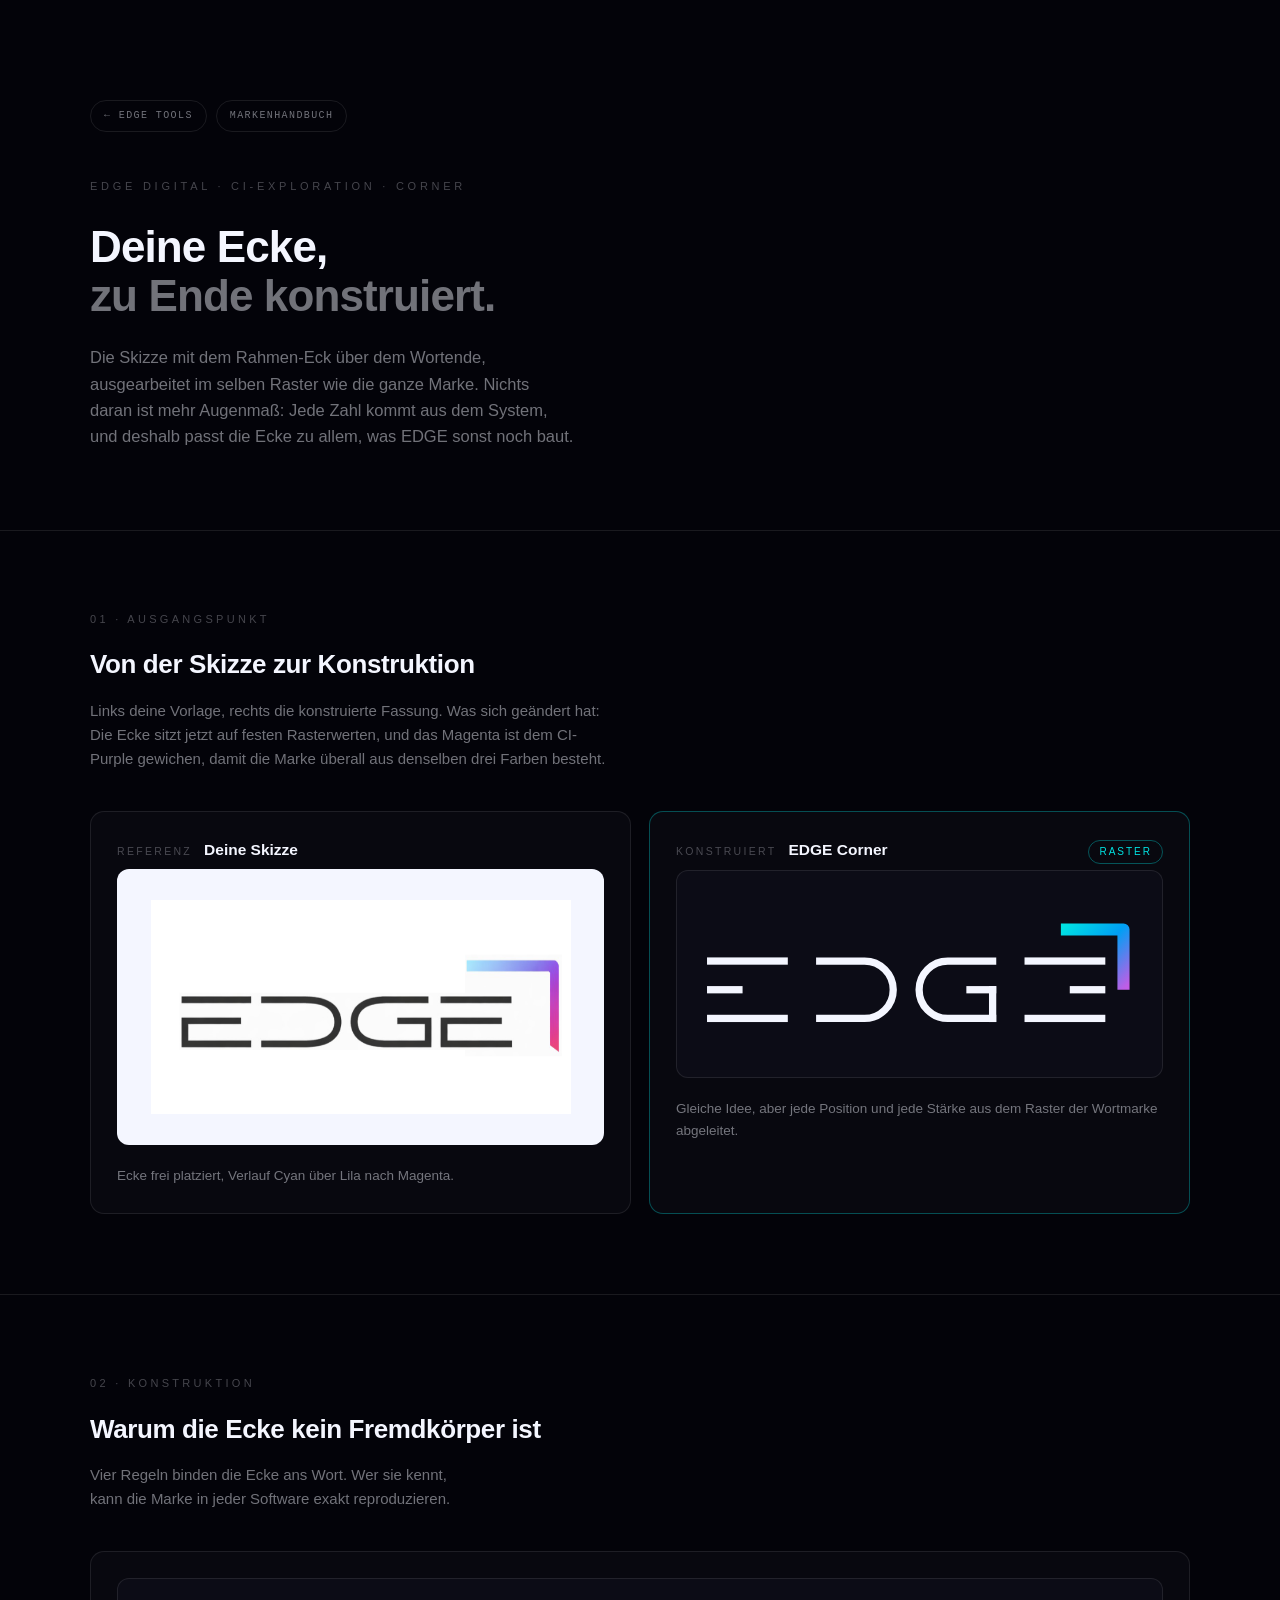
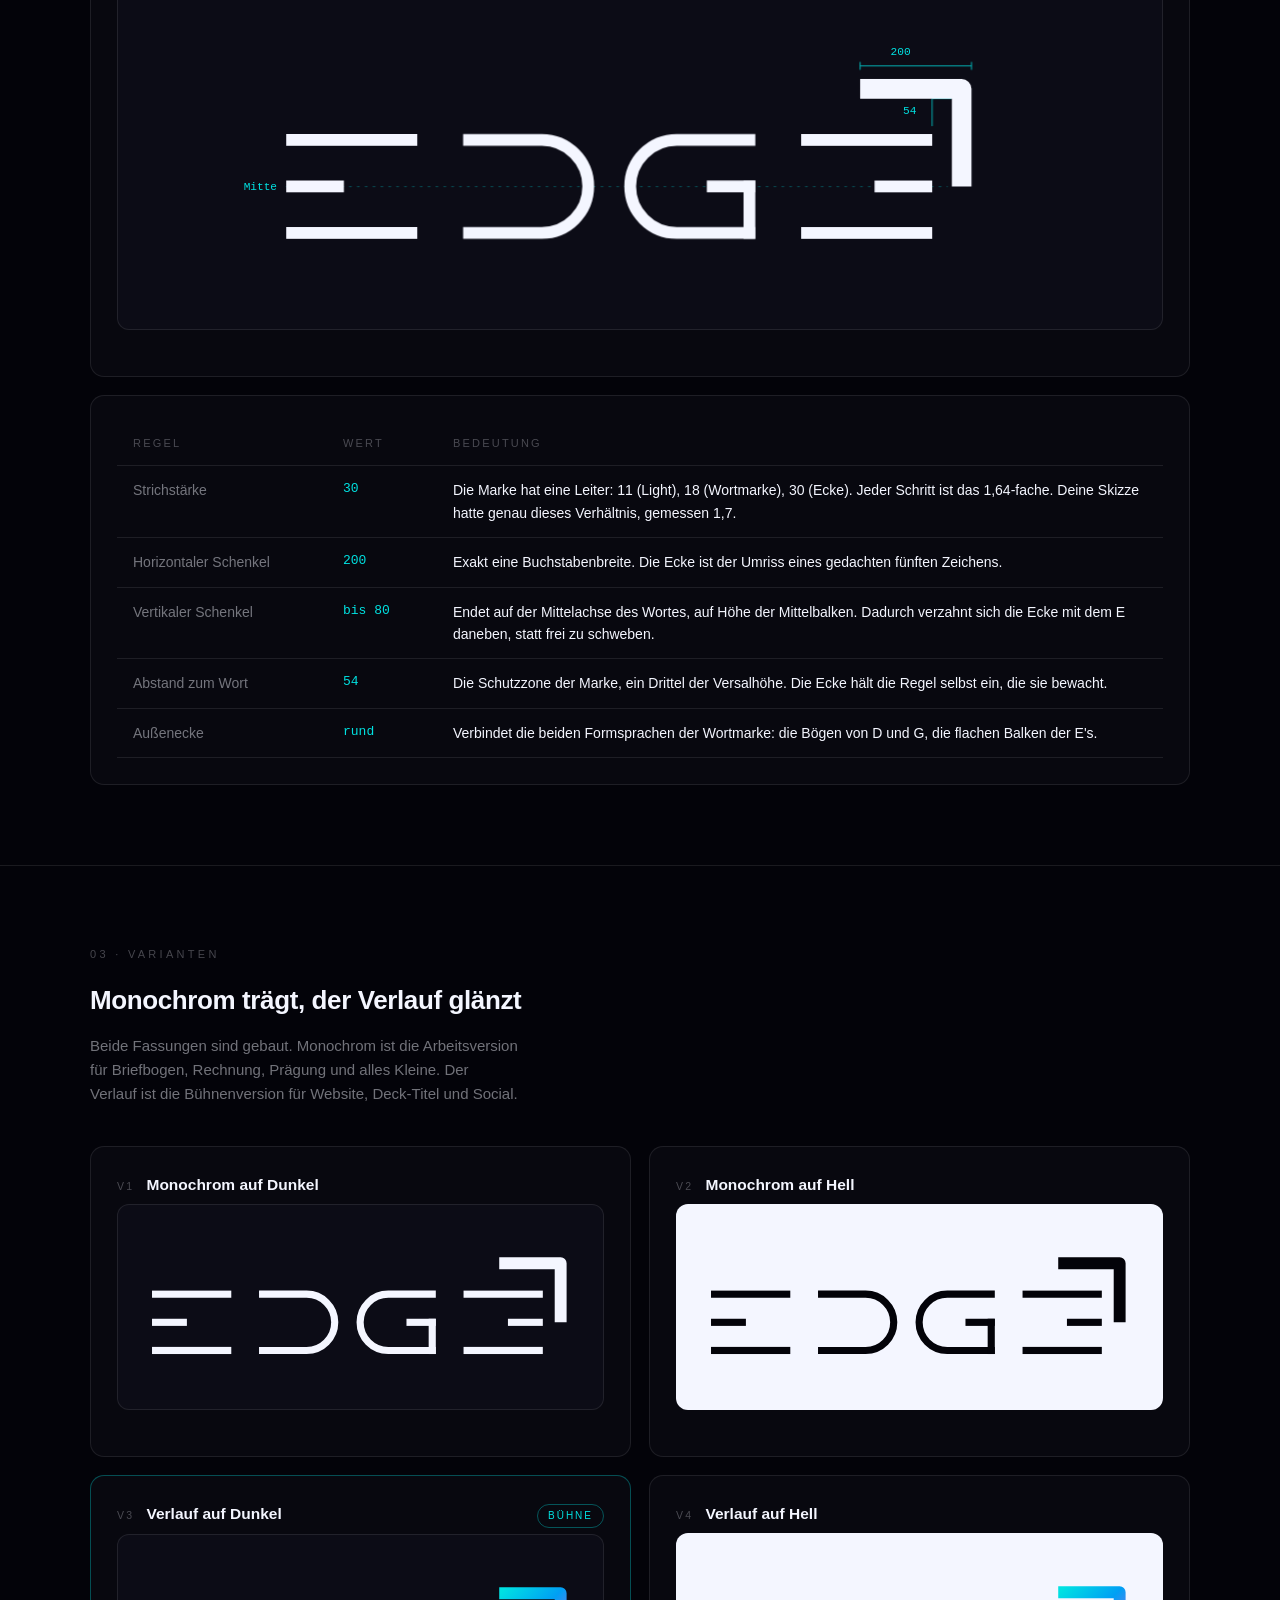
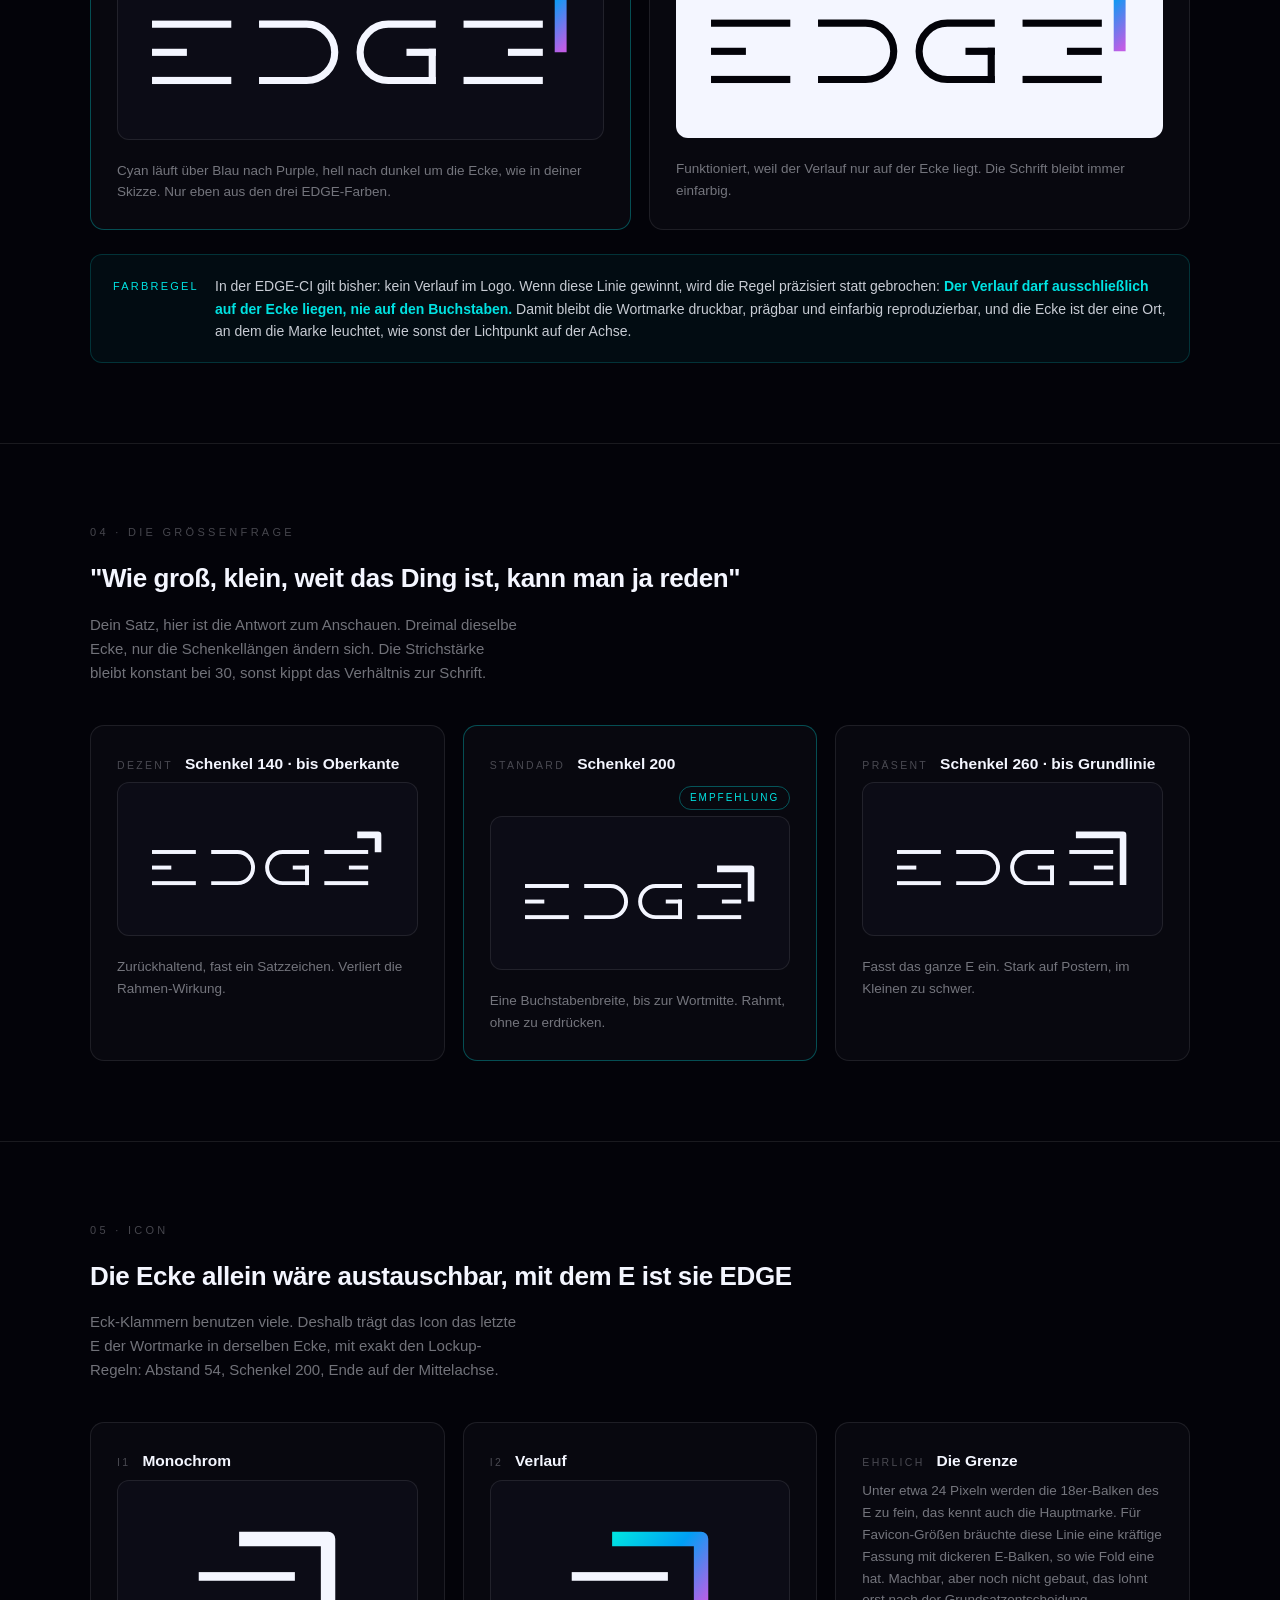
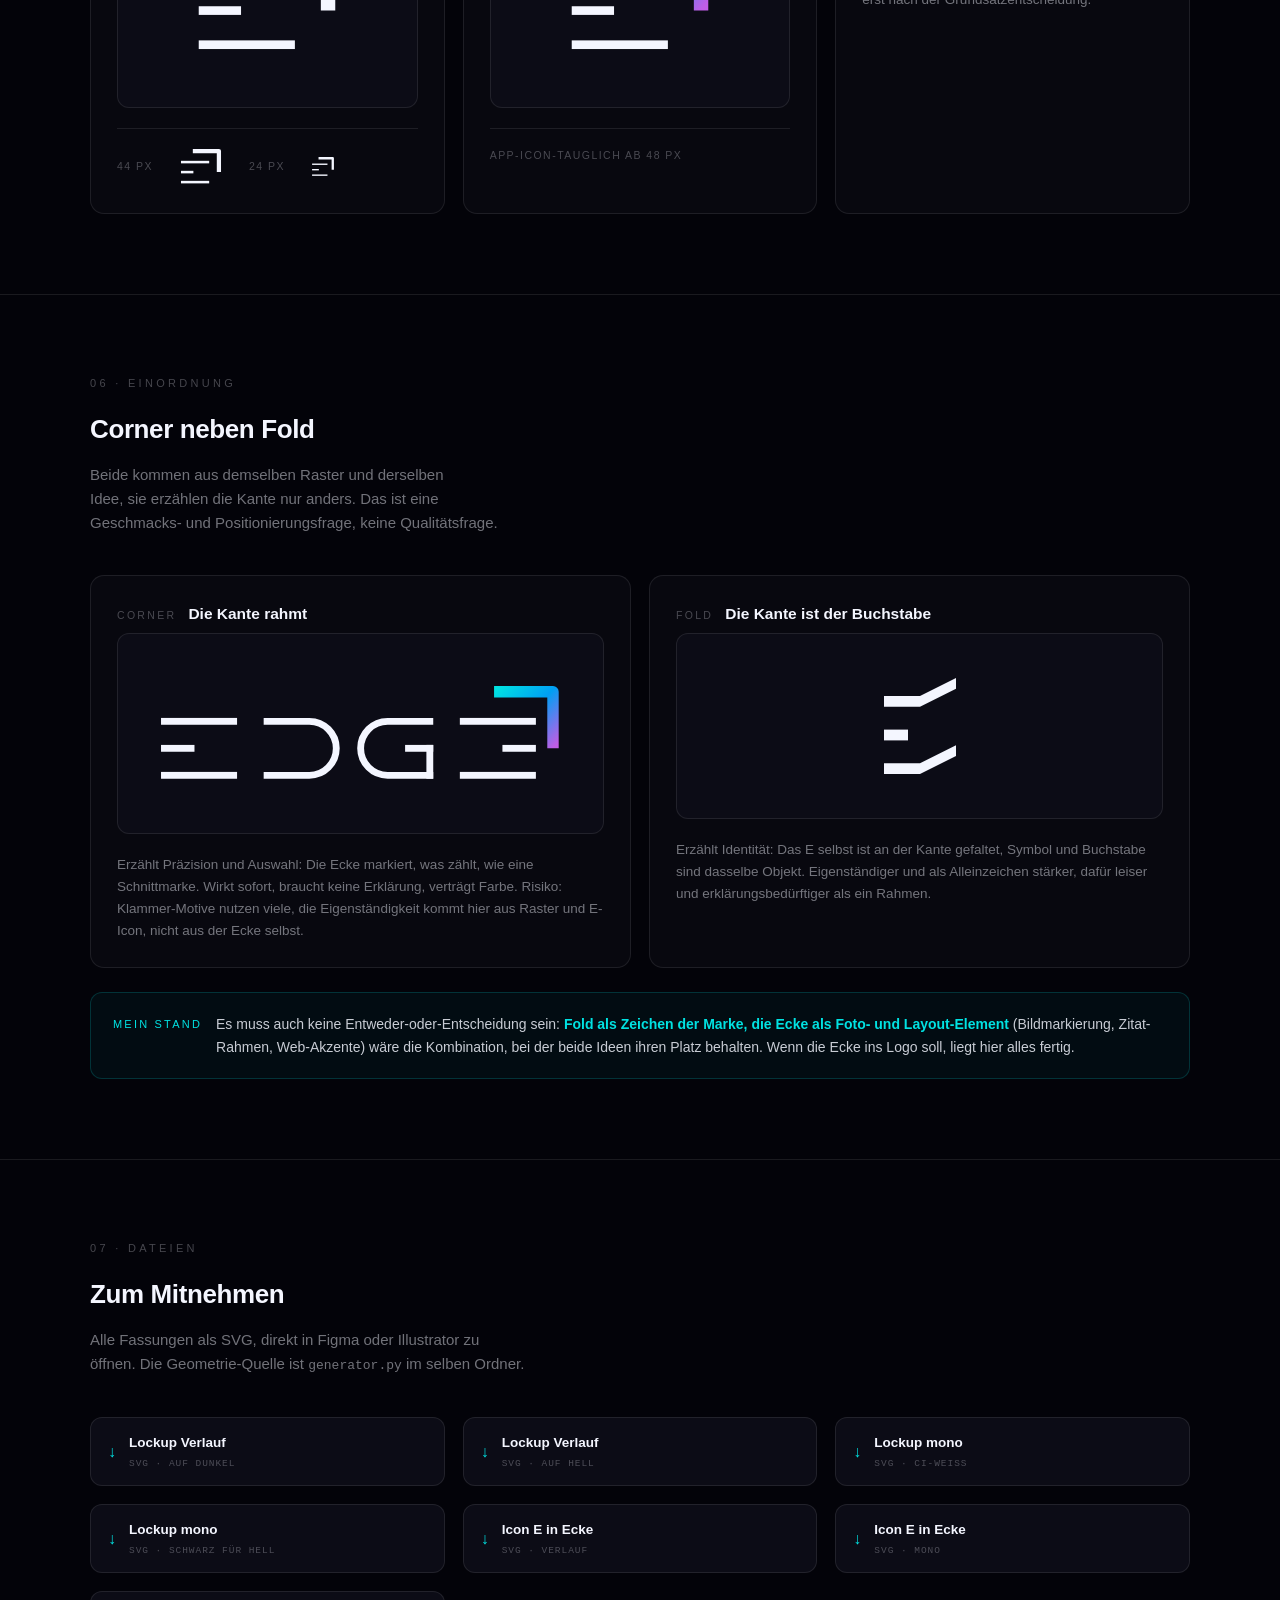
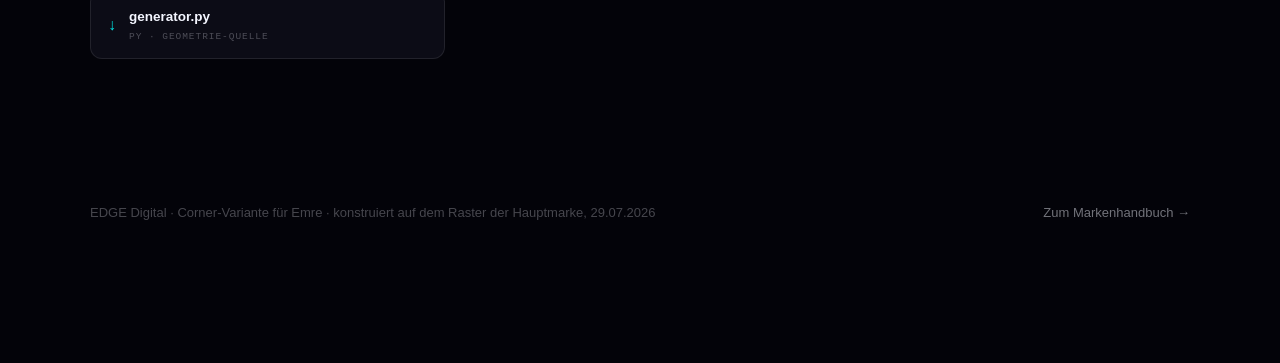
==== corner/index.html @ 906b970f "feat: add corner variant exploration under /corner Emre's direction fully constructed on the brand g" ====
<!DOCTYPE html>
<html lang="de">
<head>
<meta charset="utf-8">
<meta name="viewport" content="width=device-width, initial-scale=1">
<title>EDGE · Corner-Variante</title>
<style>
  :root{
    --bg:#030309; --panel:#08080F; --panel2:#0C0C16;
    --line:rgba(255,255,255,.09); --line2:rgba(255,255,255,.16);
    --fg:#F4F6FF; --dim:rgba(244,246,255,.46); --dim2:rgba(244,246,255,.28);
    --cy:#00E2E2; --bl:#009FF4; --pu:#C15DE6;
  }
  *{box-sizing:border-box;margin:0;padding:0}
  html{-webkit-font-smoothing:antialiased}
  body{background:var(--bg);color:var(--fg);
    font-family:"Avenir Next",Avenir,"Nunito Sans","Segoe UI",sans-serif;
    font-size:15px;line-height:1.6;padding:0 0 140px}
  .wrap{max-width:1180px;margin:0 auto;padding:0 40px}

  header{padding:100px 0 80px;border-bottom:1px solid var(--line)}
  .kicker{font-size:11px;letter-spacing:.34em;text-transform:uppercase;color:var(--dim2);margin-bottom:26px}
  h1{font-size:44px;line-height:1.12;font-weight:600;letter-spacing:-.02em;max-width:20ch}
  h1 em{font-style:normal;color:var(--dim)}
  .lead{margin-top:24px;max-width:60ch;color:var(--dim);font-size:16.5px;text-wrap:balance}

  section{padding:80px 0;border-bottom:1px solid var(--line)}
  section:last-of-type{border-bottom:none}
  .snum{font-size:11px;letter-spacing:.3em;color:var(--dim2);text-transform:uppercase;margin-bottom:16px}
  h2{font-size:26px;font-weight:600;letter-spacing:-.015em;margin-bottom:13px}
  h3{font-size:15.5px;font-weight:600;margin-bottom:8px}
  .sub{color:var(--dim);max-width:66ch;margin-bottom:40px;text-wrap:balance}

  .grid{display:grid;gap:18px}
  .g2{grid-template-columns:repeat(2,1fr)}
  .g3{grid-template-columns:repeat(3,1fr)}
  .card{background:var(--panel);border:1px solid var(--line);border-radius:14px;padding:26px}
  .cardhd{display:flex;align-items:baseline;gap:10px 12px;margin-bottom:6px;flex-wrap:wrap}
  .name{white-space:nowrap}
  .tag{font-size:10.5px;letter-spacing:.22em;text-transform:uppercase;color:var(--dim2)}
  .name{font-size:15.5px;font-weight:600}
  .desc{color:var(--dim);font-size:13.5px;line-height:1.62;margin-top:6px}

  .stage{background:var(--panel2);border:1px solid var(--line);border-radius:12px;
    padding:44px 34px;display:flex;align-items:center;justify-content:center;
    margin:0 0 20px;min-height:170px}
  .stage.hell{background:#F4F6FF;border-color:transparent}
  svg{display:block;overflow:visible}
  img{max-width:100%;display:block}

  .zeile{display:flex;align-items:center;gap:26px;flex-wrap:wrap;
    padding-top:18px;margin-top:18px;border-top:1px solid var(--line)}
  .lbl{font-size:10.5px;color:var(--dim2);letter-spacing:.14em;text-transform:uppercase}

  table{width:100%;border-collapse:collapse;font-size:14px}
  th,td{text-align:left;padding:13px 16px;border-bottom:1px solid var(--line);vertical-align:top}
  th{font-size:11px;letter-spacing:.2em;text-transform:uppercase;color:var(--dim2);font-weight:400}
  td.k{color:var(--dim);width:210px}
  td.v{font-family:ui-monospace,Menlo,monospace;font-size:13px;color:var(--cy);width:110px}

  .note{display:flex;gap:14px;align-items:flex-start;background:rgba(0,226,226,.045);
    border:1px solid rgba(0,226,226,.18);border-radius:12px;padding:20px 22px;margin-top:24px;
    font-size:14px;color:rgba(244,246,255,.82)}
  .note b{color:var(--cy);font-weight:600}
  .note .k{color:var(--cy);flex:0 0 auto;font-size:11px;letter-spacing:.2em;
    text-transform:uppercase;padding-top:3px;min-width:88px}

  .pick{border-color:rgba(0,226,226,.32)}
  .badge{font-size:10px;letter-spacing:.2em;text-transform:uppercase;color:var(--cy);
    border:1px solid rgba(0,226,226,.35);border-radius:99px;padding:3px 10px;margin-left:auto}

  .dl{display:flex;align-items:center;gap:13px;padding:14px 17px;border-radius:12px;
      border:1px solid var(--line);background:var(--panel2);transition:border-color .18s;
      color:inherit;text-decoration:none}
  .dl:hover{border-color:var(--line2)}
  .dl .pfeil{color:var(--cy);font-size:16px;flex:none}
  .dl .n{display:block;font-size:13.5px;font-weight:600}
  .dl .m{display:block;font-family:ui-monospace,Menlo,monospace;font-size:9.5px;
         letter-spacing:.1em;text-transform:uppercase;color:var(--dim2);margin-top:2px}
  .pille{font-family:ui-monospace,Menlo,monospace;font-size:10px;letter-spacing:.14em;
         text-transform:uppercase;color:var(--dim);border:1px solid var(--line);
         border-radius:999px;padding:7px 13px;text-decoration:none;transition:all .18s}
  .pille:hover{color:var(--fg);border-color:var(--line2)}
  footer{padding:64px 0 0;color:var(--dim2);font-size:13px}
</style>
</head>
<body>

<!-- Geometrie: identisches Raster wie die Hauptmarke.
     Versalhoehe 160, Buchstabenbreite 200, Strichstaerke 18, Ecke 30. -->
<svg width="0" height="0" style="position:absolute" aria-hidden="true"><defs>
  <g id="E"><rect x="0" y="0" width="200" height="18"/><rect x="0" y="71" width="88" height="18"/><rect x="0" y="142" width="200" height="18"/></g>
  <g id="Em"><rect x="0" y="0" width="200" height="18"/><rect x="112" y="71" width="88" height="18"/><rect x="0" y="142" width="200" height="18"/></g>
  <g id="D"><path d="M0 9 H120 A71 71 0 0 1 120 151 H0" fill="none" stroke="currentColor" stroke-width="18"/></g>
  <g id="G"><path d="M200 9 H80 A71 71 0 0 0 80 151 H200" fill="none" stroke="currentColor" stroke-width="18"/><rect x="126" y="71" width="74" height="18"/><rect x="182" y="71" width="18" height="89"/></g>
  <g id="wort"><use href="#E"/><g transform="translate(270,0)"><use href="#D"/></g><g transform="translate(516,0)"><use href="#G"/></g><g transform="translate(786,0)"><use href="#Em"/></g></g>
  <path id="ecke" d="M876 -69 H1031 V80" fill="none" stroke-width="30" stroke-linejoin="round"/>
  <linearGradient id="kante" gradientUnits="userSpaceOnUse" x1="876" y1="-69" x2="1031" y2="80">
    <stop offset="0" stop-color="#00E2E2"/><stop offset=".5" stop-color="#009FF4"/><stop offset="1" stop-color="#C15DE6"/>
  </linearGradient>
</defs></svg>

<header>
  <div class="wrap">
    <div style="display:flex;gap:9px;margin-bottom:46px">
      <a class="pille" href="../../edge-tools/">← EDGE Tools</a>
      <a class="pille" href="../">Markenhandbuch</a>
    </div>
    <div class="kicker">EDGE Digital · CI-Exploration · Corner</div>
    <h1>Deine Ecke,<br><em>zu Ende konstruiert.</em></h1>
    <p class="lead">
      Die Skizze mit dem Rahmen-Eck über dem Wortende, ausgearbeitet im selben Raster
      wie die ganze Marke. Nichts daran ist mehr Augenmaß: Jede Zahl kommt aus dem
      System, und deshalb passt die Ecke zu allem, was EDGE sonst noch baut.
    </p>
  </div>
</header>

<!-- ============ 01 · VORHER / NACHHER ============ -->
<section>
  <div class="wrap">
    <div class="snum">01 · Ausgangspunkt</div>
    <h2>Von der Skizze zur Konstruktion</h2>
    <p class="sub">
      Links deine Vorlage, rechts die konstruierte Fassung. Was sich geändert hat:
      Die Ecke sitzt jetzt auf festen Rasterwerten, und das Magenta ist dem
      CI-Purple gewichen, damit die Marke überall aus denselben drei Farben besteht.
    </p>
    <div class="grid g2">
      <div class="card">
        <div class="cardhd"><span class="tag">Referenz</span><span class="name">Deine Skizze</span></div>
        <div class="stage hell" style="padding:30px"><img src="referenz.png" alt="Emres Skizze" style="max-width:420px;width:100%"></div>
        <div class="desc">Ecke frei platziert, Verlauf Cyan über Lila nach Magenta.</div>
      </div>
      <div class="card pick">
        <div class="cardhd"><span class="tag">Konstruiert</span><span class="name">EDGE Corner</span><span class="badge">Raster</span></div>
        <div class="stage" style="padding:44px 30px">
          <svg viewBox="0 -105 1052 292" width="100%" style="max-width:460px">
            <g fill="#F4F6FF" color="#F4F6FF"><use href="#wort"/></g>
            <use href="#ecke" stroke="url(#kante)"/>
          </svg>
        </div>
        <div class="desc">Gleiche Idee, aber jede Position und jede Stärke aus dem Raster der Wortmarke abgeleitet.</div>
      </div>
    </div>
  </div>
</section>

<!-- ============ 02 · KONSTRUKTION ============ -->
<section>
  <div class="wrap">
    <div class="snum">02 · Konstruktion</div>
    <h2>Warum die Ecke kein Fremdkörper ist</h2>
    <p class="sub">
      Vier Regeln binden die Ecke ans Wort. Wer sie kennt, kann die Marke in jeder
      Software exakt reproduzieren.
    </p>

    <div class="card" style="margin-bottom:18px">
      <div class="stage" style="padding:60px 40px">
        <svg viewBox="-40 -145 1160 350" width="100%" style="max-width:760px">
          <!-- Masslinien -->
          <g stroke="#00E2E2" stroke-width="1.5" opacity=".8">
            <line x1="986" y1="-12" x2="986" y2="-54"/>
            <line x1="1016" y1="-54" x2="986" y2="-54"/>
            <line x1="0" y1="80" x2="1010" y2="80" stroke-dasharray="4 8" opacity=".5"/>
          </g>
          <text x="962" y="-30" fill="#00E2E2" font-size="17" font-family="ui-monospace,Menlo,monospace" text-anchor="end">54</text>
          <text x="-14" y="86" fill="#00E2E2" font-size="17" font-family="ui-monospace,Menlo,monospace" text-anchor="end">Mitte</text>
          <text x="953" y="-120" fill="#00E2E2" font-size="17" font-family="ui-monospace,Menlo,monospace" text-anchor="end">200</text>
          <g stroke="#00E2E2" stroke-width="1.5" opacity=".8">
            <line x1="876" y1="-104" x2="1046" y2="-104"/>
            <line x1="876" y1="-110" x2="876" y2="-98"/>
            <line x1="1046" y1="-110" x2="1046" y2="-98"/>
          </g>
          <g fill="#F4F6FF" color="#F4F6FF"><use href="#wort"/></g>
          <use href="#ecke" stroke="#F4F6FF"/>
        </svg>
      </div>
    </div>

    <div class="card">
      <table>
        <tr><th>Regel</th><th>Wert</th><th>Bedeutung</th></tr>
        <tr><td class="k">Strichstärke</td><td class="v">30</td>
          <td>Die Marke hat eine Leiter: 11 (Light), 18 (Wortmarke), 30 (Ecke). Jeder Schritt ist das 1,64-fache. Deine Skizze hatte genau dieses Verhältnis, gemessen 1,7.</td></tr>
        <tr><td class="k">Horizontaler Schenkel</td><td class="v">200</td>
          <td>Exakt eine Buchstabenbreite. Die Ecke ist der Umriss eines gedachten fünften Zeichens.</td></tr>
        <tr><td class="k">Vertikaler Schenkel</td><td class="v">bis 80</td>
          <td>Endet auf der Mittelachse des Wortes, auf Höhe der Mittelbalken. Dadurch verzahnt sich die Ecke mit dem E daneben, statt frei zu schweben.</td></tr>
        <tr><td class="k">Abstand zum Wort</td><td class="v">54</td>
          <td>Die Schutzzone der Marke, ein Drittel der Versalhöhe. Die Ecke hält die Regel selbst ein, die sie bewacht.</td></tr>
        <tr><td class="k">Außenecke</td><td class="v">rund</td>
          <td>Verbindet die beiden Formsprachen der Wortmarke: die Bögen von D und G, die flachen Balken der E's.</td></tr>
      </table>
    </div>
  </div>
</section>

<!-- ============ 03 · VARIANTEN ============ -->
<section>
  <div class="wrap">
    <div class="snum">03 · Varianten</div>
    <h2>Monochrom trägt, der Verlauf glänzt</h2>
    <p class="sub">
      Beide Fassungen sind gebaut. Monochrom ist die Arbeitsversion für Briefbogen,
      Rechnung, Prägung und alles Kleine. Der Verlauf ist die Bühnenversion für
      Website, Deck-Titel und Social.
    </p>
    <div class="grid g2">
      <div class="card">
        <div class="cardhd"><span class="tag">V1</span><span class="name">Monochrom auf Dunkel</span></div>
        <div class="stage">
          <svg viewBox="0 -105 1052 292" width="100%" style="max-width:430px">
            <g fill="#F4F6FF" color="#F4F6FF"><use href="#wort"/></g>
            <use href="#ecke" stroke="#F4F6FF"/>
          </svg>
        </div>
      </div>
      <div class="card">
        <div class="cardhd"><span class="tag">V2</span><span class="name">Monochrom auf Hell</span></div>
        <div class="stage hell">
          <svg viewBox="0 -105 1052 292" width="100%" style="max-width:430px">
            <g fill="#030309" color="#030309"><use href="#wort"/></g>
            <use href="#ecke" stroke="#030309"/>
          </svg>
        </div>
      </div>
      <div class="card pick">
        <div class="cardhd"><span class="tag">V3</span><span class="name">Verlauf auf Dunkel</span><span class="badge">Bühne</span></div>
        <div class="stage">
          <svg viewBox="0 -105 1052 292" width="100%" style="max-width:430px">
            <g fill="#F4F6FF" color="#F4F6FF"><use href="#wort"/></g>
            <use href="#ecke" stroke="url(#kante)"/>
          </svg>
        </div>
        <div class="desc">Cyan läuft über Blau nach Purple, hell nach dunkel um die Ecke, wie in deiner Skizze. Nur eben aus den drei EDGE-Farben.</div>
      </div>
      <div class="card">
        <div class="cardhd"><span class="tag">V4</span><span class="name">Verlauf auf Hell</span></div>
        <div class="stage hell">
          <svg viewBox="0 -105 1052 292" width="100%" style="max-width:430px">
            <g fill="#030309" color="#030309"><use href="#wort"/></g>
            <use href="#ecke" stroke="url(#kante)"/>
          </svg>
        </div>
        <div class="desc">Funktioniert, weil der Verlauf nur auf der Ecke liegt. Die Schrift bleibt immer einfarbig.</div>
      </div>
    </div>

    <div class="note">
      <div class="k">Farbregel</div>
      <div>
        In der EDGE-CI gilt bisher: kein Verlauf im Logo. Wenn diese Linie gewinnt, wird
        die Regel präzisiert statt gebrochen: <b>Der Verlauf darf ausschließlich auf der
        Ecke liegen, nie auf den Buchstaben.</b> Damit bleibt die Wortmarke druckbar,
        prägbar und einfarbig reproduzierbar, und die Ecke ist der eine Ort, an dem die
        Marke leuchtet, wie sonst der Lichtpunkt auf der Achse.
      </div>
    </div>
  </div>
</section>

<!-- ============ 04 · GRÖSSE ============ -->
<section>
  <div class="wrap">
    <div class="snum">04 · Die Größenfrage</div>
    <h2>"Wie groß, klein, weit das Ding ist, kann man ja reden"</h2>
    <p class="sub">
      Dein Satz, hier ist die Antwort zum Anschauen. Dreimal dieselbe Ecke, nur die
      Schenkellängen ändern sich. Die Strichstärke bleibt konstant bei 30, sonst
      kippt das Verhältnis zur Schrift.
    </p>
    <div class="grid g3">
      <div class="card">
        <div class="cardhd"><span class="tag">Dezent</span><span class="name">Schenkel 140 · bis Oberkante</span></div>
        <div class="stage" style="min-height:150px">
          <svg viewBox="0 -105 1052 292" width="100%" style="max-width:330px">
            <g fill="#F4F6FF" color="#F4F6FF"><use href="#wort"/></g>
            <path d="M936 -69 H1031 V10" fill="none" stroke="#F4F6FF" stroke-width="30" stroke-linejoin="round"/>
          </svg>
        </div>
        <div class="desc">Zurückhaltend, fast ein Satzzeichen. Verliert die Rahmen-Wirkung.</div>
      </div>
      <div class="card pick">
        <div class="cardhd"><span class="tag">Standard</span><span class="name">Schenkel 200</span><span class="badge">Empfehlung</span></div>
        <div class="stage" style="min-height:150px">
          <svg viewBox="0 -105 1052 292" width="100%" style="max-width:330px">
            <g fill="#F4F6FF" color="#F4F6FF"><use href="#wort"/></g>
            <use href="#ecke" stroke="#F4F6FF"/>
          </svg>
        </div>
        <div class="desc">Eine Buchstabenbreite, bis zur Wortmitte. Rahmt, ohne zu erdrücken.</div>
      </div>
      <div class="card">
        <div class="cardhd"><span class="tag">Präsent</span><span class="name">Schenkel 260 · bis Grundlinie</span></div>
        <div class="stage" style="min-height:150px">
          <svg viewBox="0 -105 1052 292" width="100%" style="max-width:330px">
            <g fill="#F4F6FF" color="#F4F6FF"><use href="#wort"/></g>
            <path d="M816 -69 H1031 V160" fill="none" stroke="#F4F6FF" stroke-width="30" stroke-linejoin="round"/>
          </svg>
        </div>
        <div class="desc">Fasst das ganze E ein. Stark auf Postern, im Kleinen zu schwer.</div>
      </div>
    </div>
  </div>
</section>

<!-- ============ 05 · ICON ============ -->
<section>
  <div class="wrap">
    <div class="snum">05 · Icon</div>
    <h2>Die Ecke allein wäre austauschbar, mit dem E ist sie EDGE</h2>
    <p class="sub">
      Eck-Klammern benutzen viele. Deshalb trägt das Icon das letzte E der Wortmarke
      in derselben Ecke, mit exakt den Lockup-Regeln: Abstand 54, Schenkel 200,
      Ende auf der Mittelachse.
    </p>
    <div class="grid g3">
      <div class="card">
        <div class="cardhd"><span class="tag">I1</span><span class="name">Monochrom</span></div>
        <div class="stage" style="min-height:210px">
          <svg viewBox="-14 -98 312 286" width="150">
            <g fill="#F4F6FF"><use href="#E"/></g>
            <path d="M84 -69 H269 V80" fill="none" stroke="#F4F6FF" stroke-width="30" stroke-linejoin="round"/>
          </svg>
        </div>
        <div class="zeile">
          <span class="lbl">44 px</span>
          <svg viewBox="-14 -98 312 286" width="44"><g fill="#F4F6FF"><use href="#E"/></g><path d="M84 -69 H269 V80" fill="none" stroke="#F4F6FF" stroke-width="30" stroke-linejoin="round"/></svg>
          <span class="lbl">24 px</span>
          <svg viewBox="-14 -98 312 286" width="24"><g fill="#F4F6FF"><use href="#E"/></g><path d="M84 -69 H269 V80" fill="none" stroke="#F4F6FF" stroke-width="30" stroke-linejoin="round"/></svg>
        </div>
      </div>
      <div class="card">
        <div class="cardhd"><span class="tag">I2</span><span class="name">Verlauf</span></div>
        <div class="stage" style="min-height:210px">
          <svg viewBox="-14 -98 312 286" width="150">
            <defs><linearGradient id="ikante" gradientUnits="userSpaceOnUse" x1="84" y1="-69" x2="269" y2="80">
              <stop offset="0" stop-color="#00E2E2"/><stop offset=".5" stop-color="#009FF4"/><stop offset="1" stop-color="#C15DE6"/>
            </linearGradient></defs>
            <g fill="#F4F6FF"><use href="#E"/></g>
            <path d="M84 -69 H269 V80" fill="none" stroke="url(#ikante)" stroke-width="30" stroke-linejoin="round"/>
          </svg>
        </div>
        <div class="zeile">
          <span class="lbl">App-Icon-tauglich ab 48 px</span>
        </div>
      </div>
      <div class="card">
        <div class="cardhd"><span class="tag">Ehrlich</span><span class="name">Die Grenze</span></div>
        <div class="desc" style="margin-top:2px">
          Unter etwa 24 Pixeln werden die 18er-Balken des E zu fein, das kennt auch die
          Hauptmarke. Für Favicon-Größen bräuchte diese Linie eine kräftige Fassung mit
          dickeren E-Balken, so wie Fold eine hat. Machbar, aber noch nicht gebaut,
          das lohnt erst nach der Grundsatzentscheidung.
        </div>
      </div>
    </div>
  </div>
</section>

<!-- ============ 06 · EINORDNUNG ============ -->
<section>
  <div class="wrap">
    <div class="snum">06 · Einordnung</div>
    <h2>Corner neben Fold</h2>
    <p class="sub">
      Beide kommen aus demselben Raster und derselben Idee, sie erzählen die Kante
      nur anders. Das ist eine Geschmacks- und Positionierungsfrage, keine Qualitätsfrage.
    </p>
    <div class="grid g2">
      <div class="card">
        <div class="cardhd"><span class="tag">Corner</span><span class="name">Die Kante rahmt</span></div>
        <div class="stage" style="min-height:150px">
          <svg viewBox="0 -105 1052 292" width="100%" style="max-width:400px">
            <g fill="#F4F6FF" color="#F4F6FF"><use href="#wort"/></g>
            <use href="#ecke" stroke="url(#kante)"/>
          </svg>
        </div>
        <div class="desc">
          Erzählt Präzision und Auswahl: Die Ecke markiert, was zählt, wie eine
          Schnittmarke. Wirkt sofort, braucht keine Erklärung, verträgt Farbe.
          Risiko: Klammer-Motive nutzen viele, die Eigenständigkeit kommt hier aus
          Raster und E-Icon, nicht aus der Ecke selbst.
        </div>
      </div>
      <div class="card">
        <div class="cardhd"><span class="tag">Fold</span><span class="name">Die Kante ist der Buchstabe</span></div>
        <div class="stage" style="min-height:150px">
          <svg viewBox="0 0 120 160" width="72">
            <g fill="#F4F6FF">
              <path d="M0 30 H60 L120 0 V18 L60 48 H0 Z"/>
              <rect x="0" y="86" width="40" height="18"/>
              <path d="M0 142 H60 L120 112 V130 L60 160 H0 Z"/>
            </g>
          </svg>
        </div>
        <div class="desc">
          Erzählt Identität: Das E selbst ist an der Kante gefaltet, Symbol und
          Buchstabe sind dasselbe Objekt. Eigenständiger und als Alleinzeichen
          stärker, dafür leiser und erklärungsbedürftiger als ein Rahmen.
        </div>
      </div>
    </div>
    <div class="note">
      <div class="k">Mein Stand</div>
      <div>
        Es muss auch keine Entweder-oder-Entscheidung sein: <b>Fold als Zeichen der Marke,
        die Ecke als Foto- und Layout-Element</b> (Bildmarkierung, Zitat-Rahmen, Web-Akzente)
        wäre die Kombination, bei der beide Ideen ihren Platz behalten. Wenn die Ecke ins
        Logo soll, liegt hier alles fertig.
      </div>
    </div>
  </div>
</section>

<!-- ============ 07 · DATEIEN ============ -->
<section>
  <div class="wrap">
    <div class="snum">07 · Dateien</div>
    <h2>Zum Mitnehmen</h2>
    <p class="sub">
      Alle Fassungen als SVG, direkt in Figma oder Illustrator zu öffnen.
      Die Geometrie-Quelle ist <span style="font-family:ui-monospace,Menlo,monospace;font-size:13px">generator.py</span> im selben Ordner.
    </p>
    <div class="grid g3">
      <a class="dl" href="svg/edge-corner-verlauf-auf-dunkel.svg" download><span class="pfeil">↓</span>
        <span><span class="n">Lockup Verlauf</span><span class="m">SVG · auf Dunkel</span></span></a>
      <a class="dl" href="svg/edge-corner-verlauf-auf-hell.svg" download><span class="pfeil">↓</span>
        <span><span class="n">Lockup Verlauf</span><span class="m">SVG · auf Hell</span></span></a>
      <a class="dl" href="svg/edge-corner-mono-ci-weiss.svg" download><span class="pfeil">↓</span>
        <span><span class="n">Lockup mono</span><span class="m">SVG · CI-Weiß</span></span></a>
      <a class="dl" href="svg/edge-corner-mono-black.svg" download><span class="pfeil">↓</span>
        <span><span class="n">Lockup mono</span><span class="m">SVG · Schwarz für Hell</span></span></a>
      <a class="dl" href="svg/edge-corner-icon-verlauf.svg" download><span class="pfeil">↓</span>
        <span><span class="n">Icon E in Ecke</span><span class="m">SVG · Verlauf</span></span></a>
      <a class="dl" href="svg/edge-corner-icon-mono-ci-weiss.svg" download><span class="pfeil">↓</span>
        <span><span class="n">Icon E in Ecke</span><span class="m">SVG · mono</span></span></a>
      <a class="dl" href="generator.py" download><span class="pfeil">↓</span>
        <span><span class="n">generator.py</span><span class="m">PY · Geometrie-Quelle</span></span></a>
    </div>
  </div>
</section>

<footer>
  <div class="wrap" style="display:flex;justify-content:space-between;gap:20px;flex-wrap:wrap">
    <span>EDGE Digital · Corner-Variante für Emre · konstruiert auf dem Raster der Hauptmarke, 29.07.2026</span>
    <a href="../" style="color:var(--dim);text-decoration:none">Zum Markenhandbuch →</a>
  </div>
</footer>

</body>
</html>
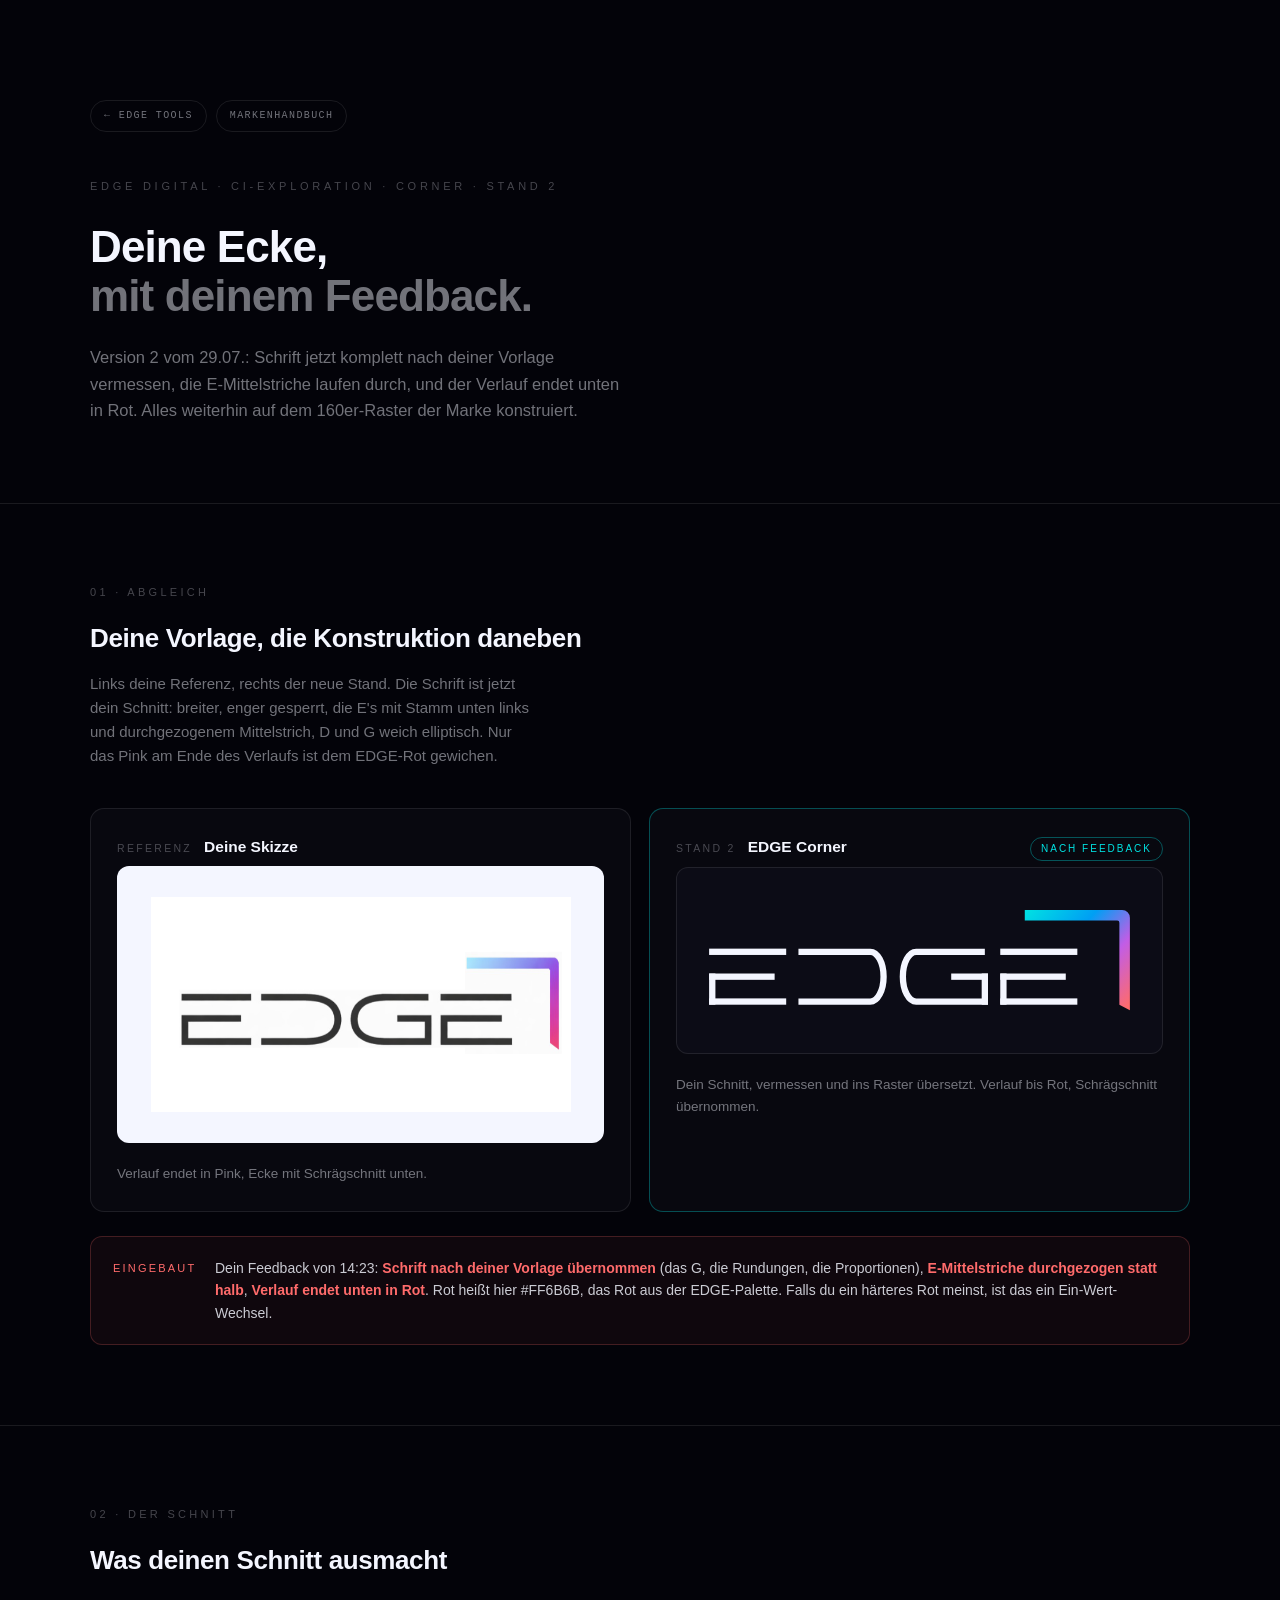
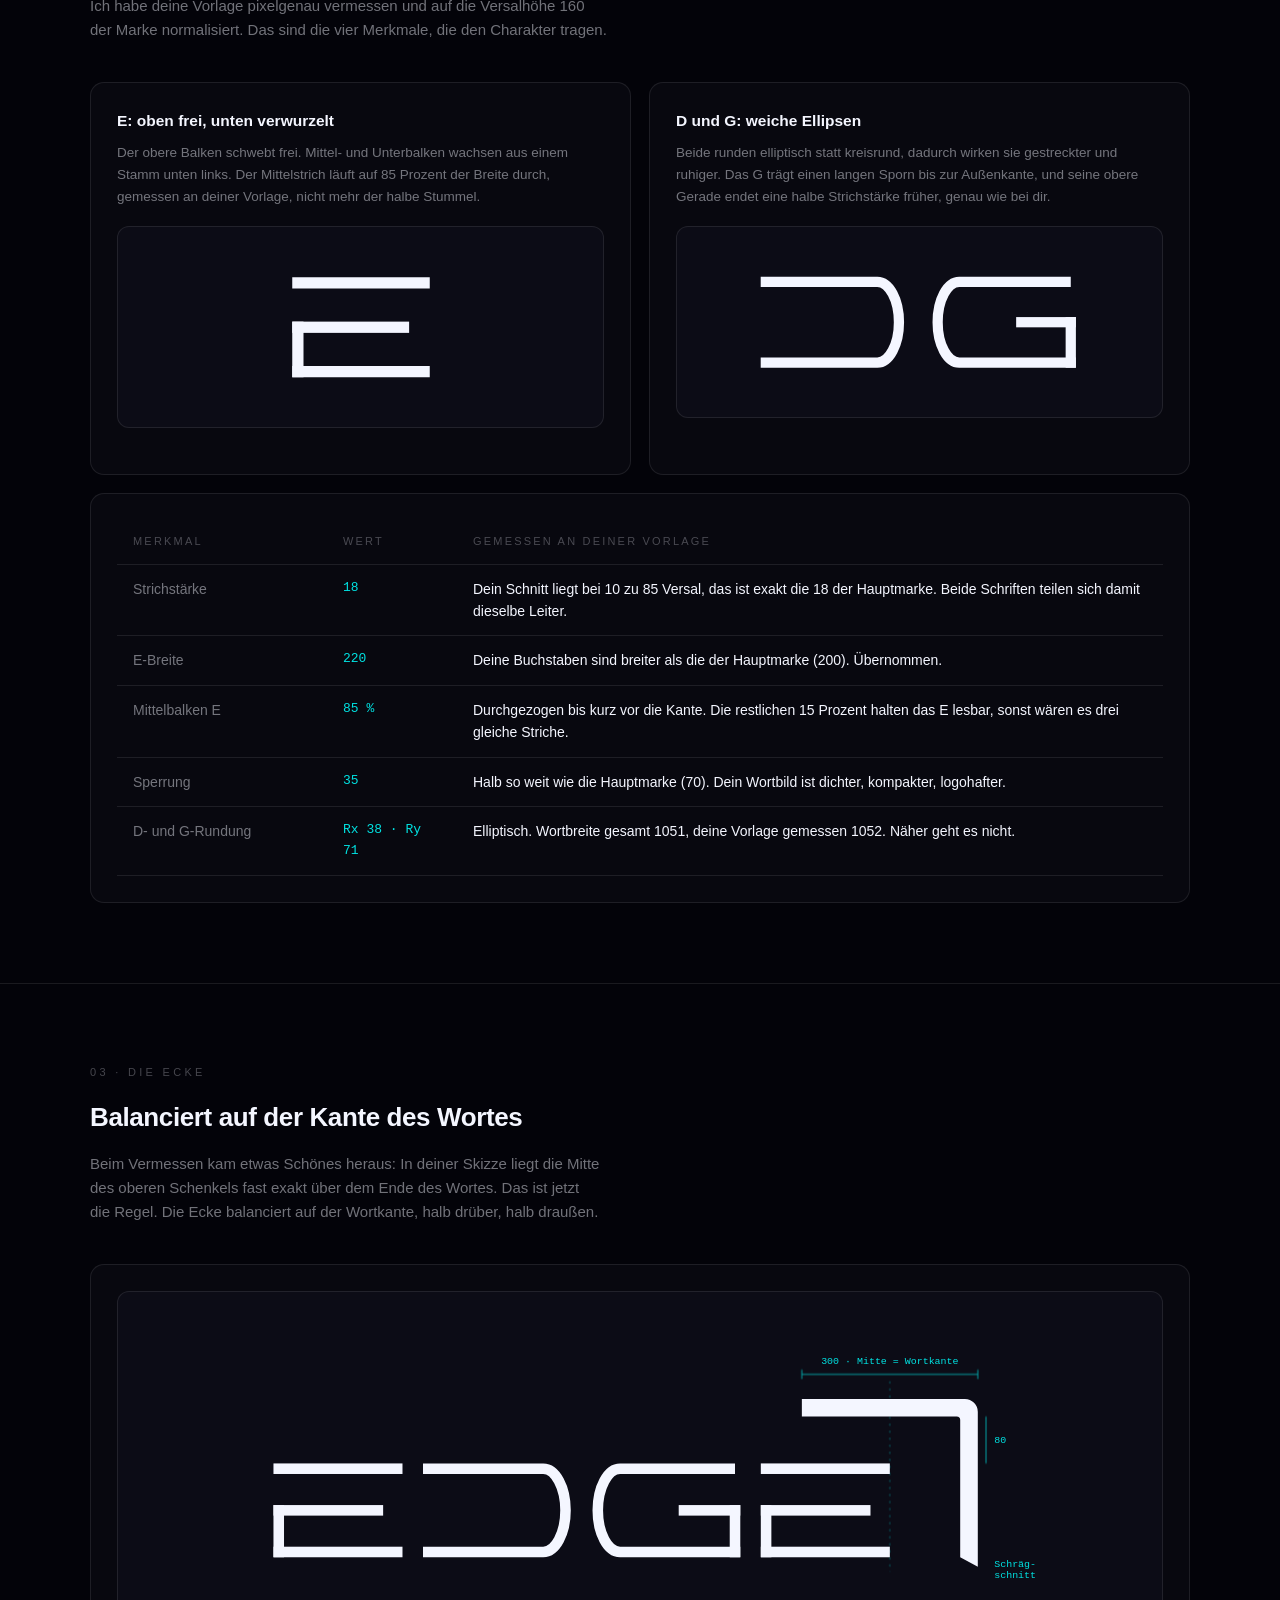
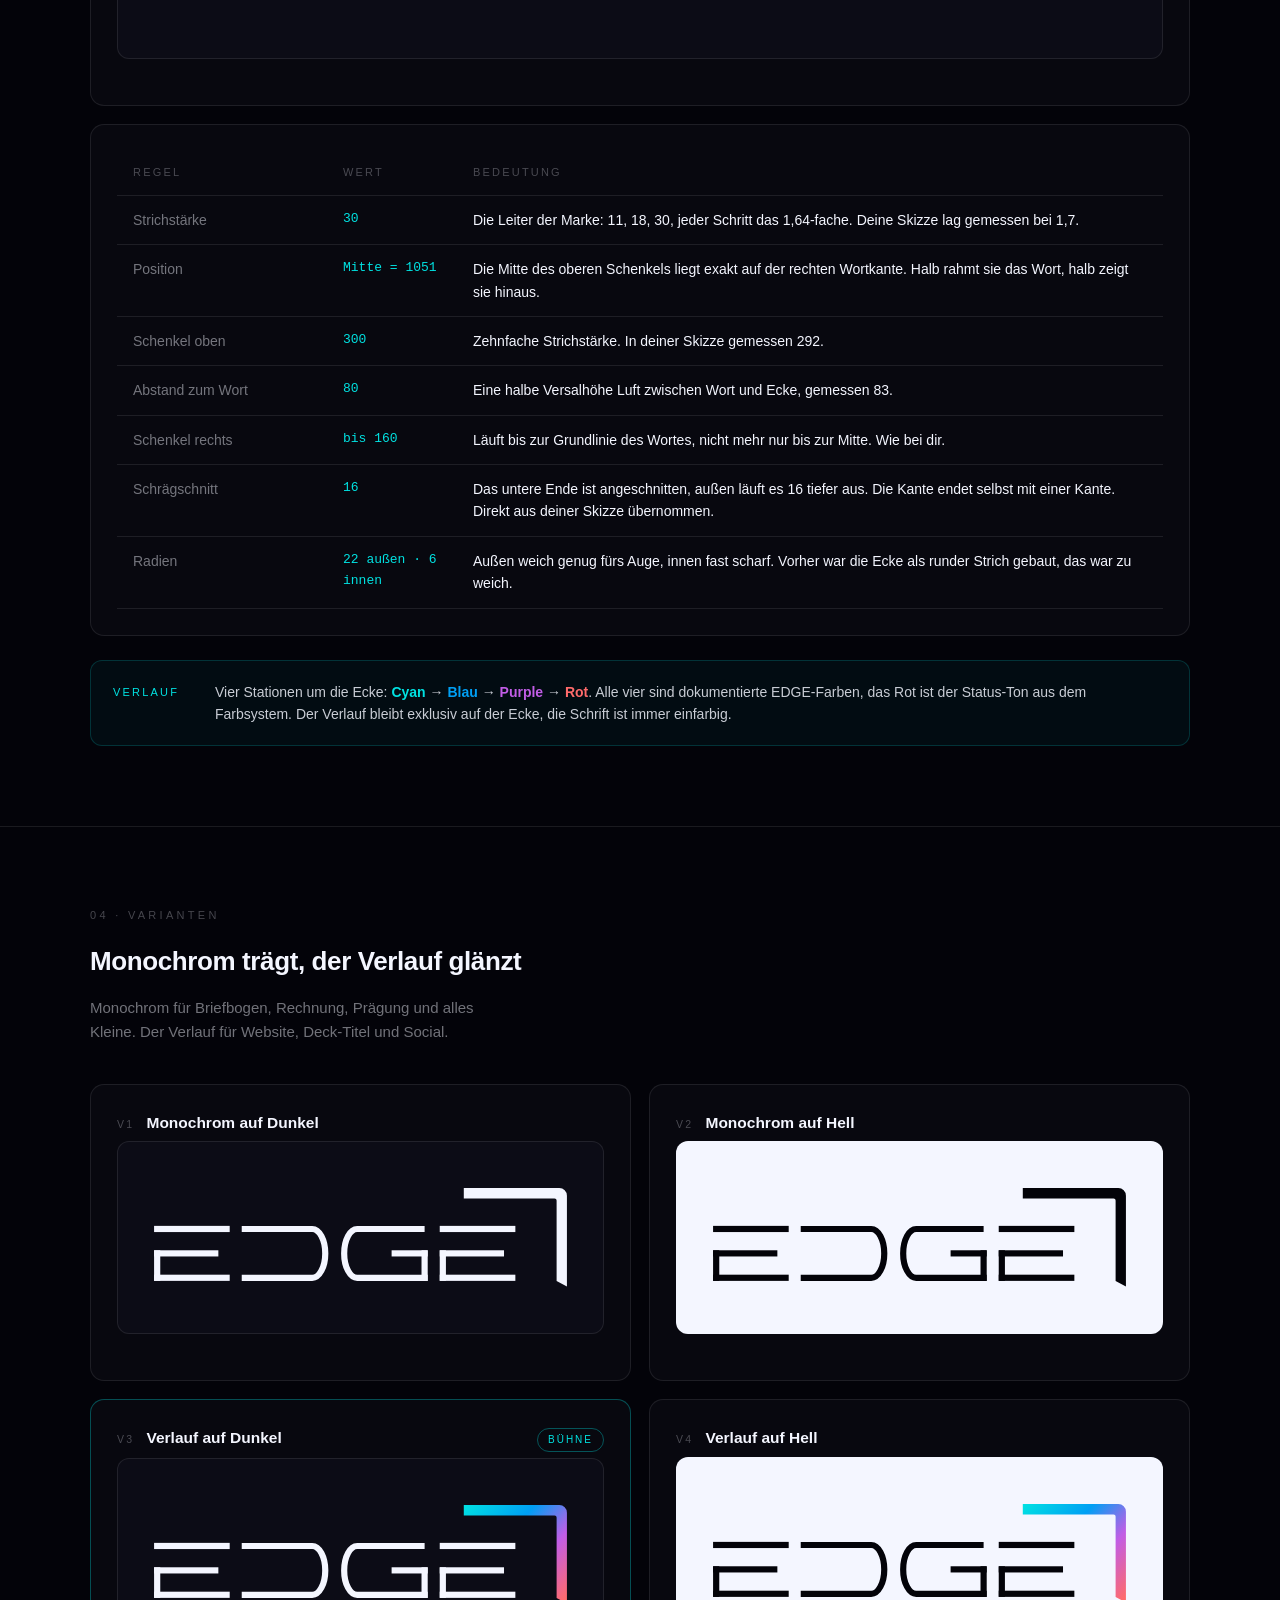
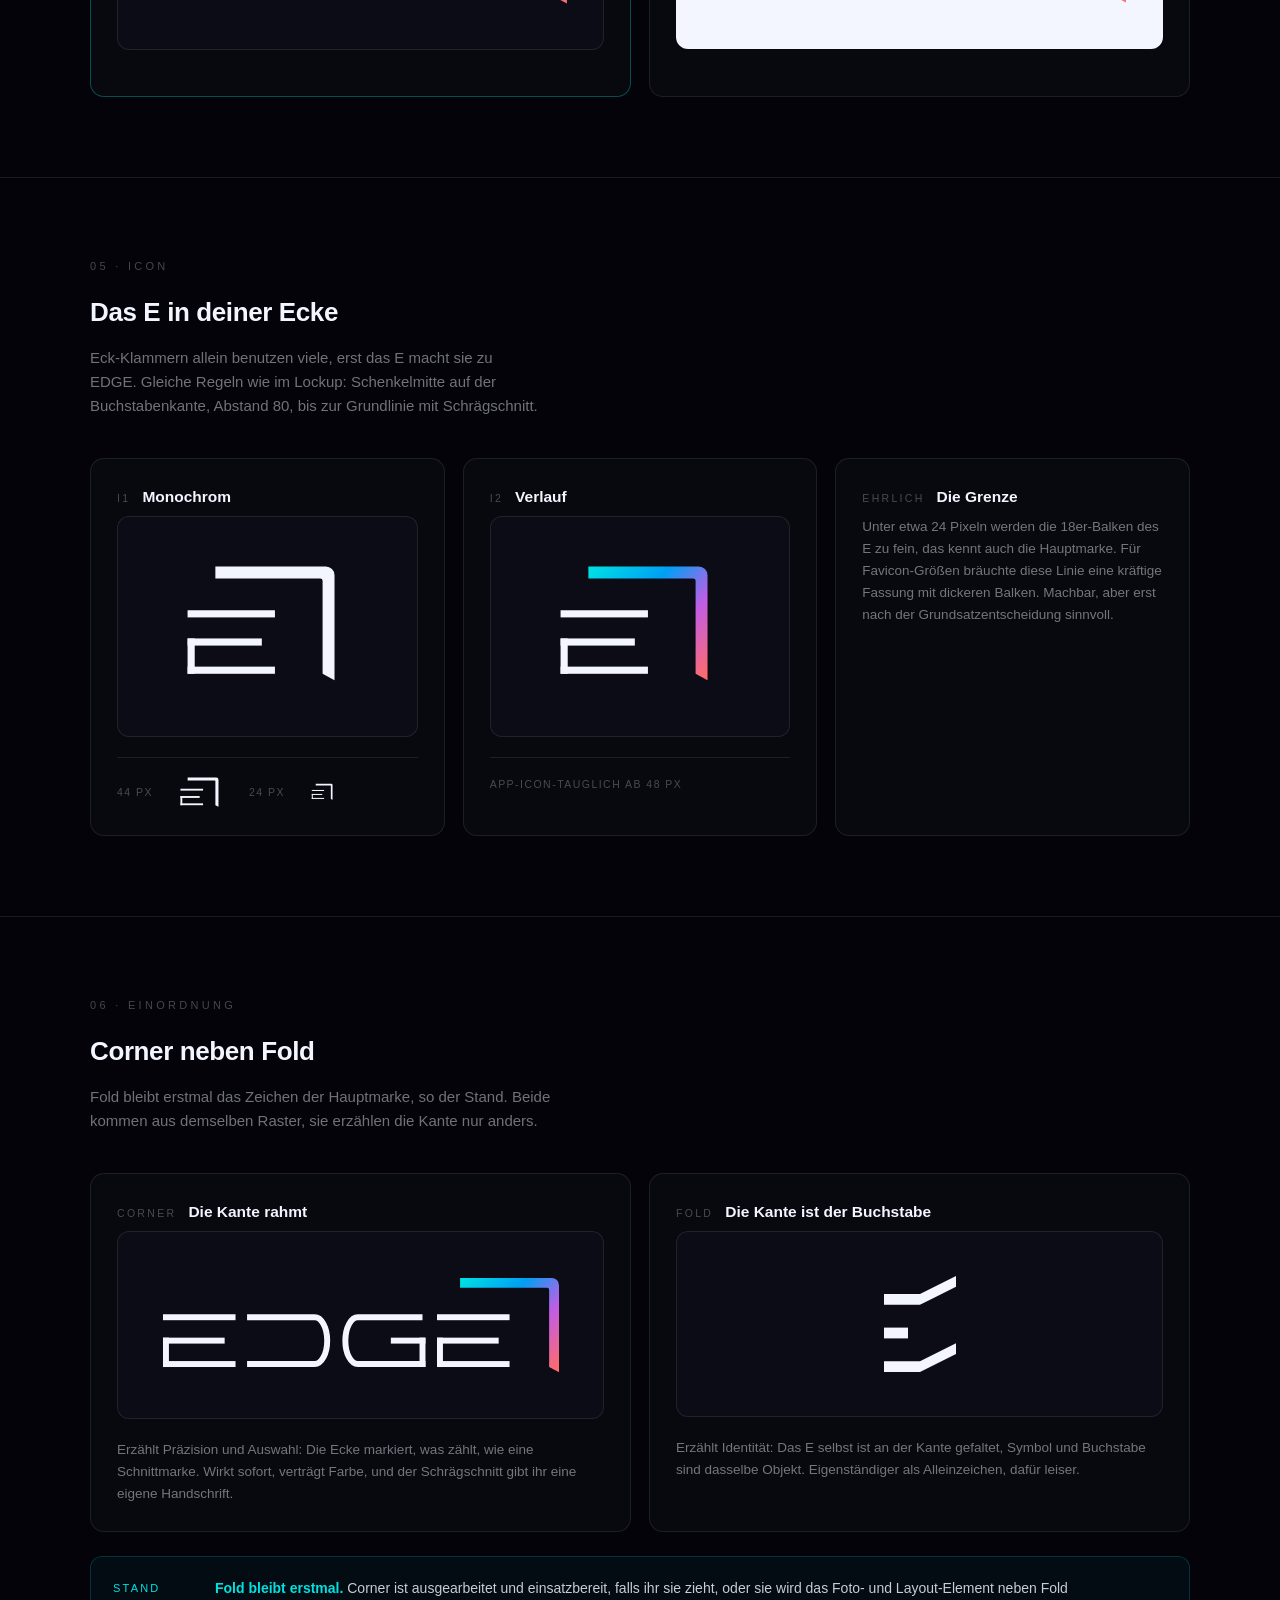
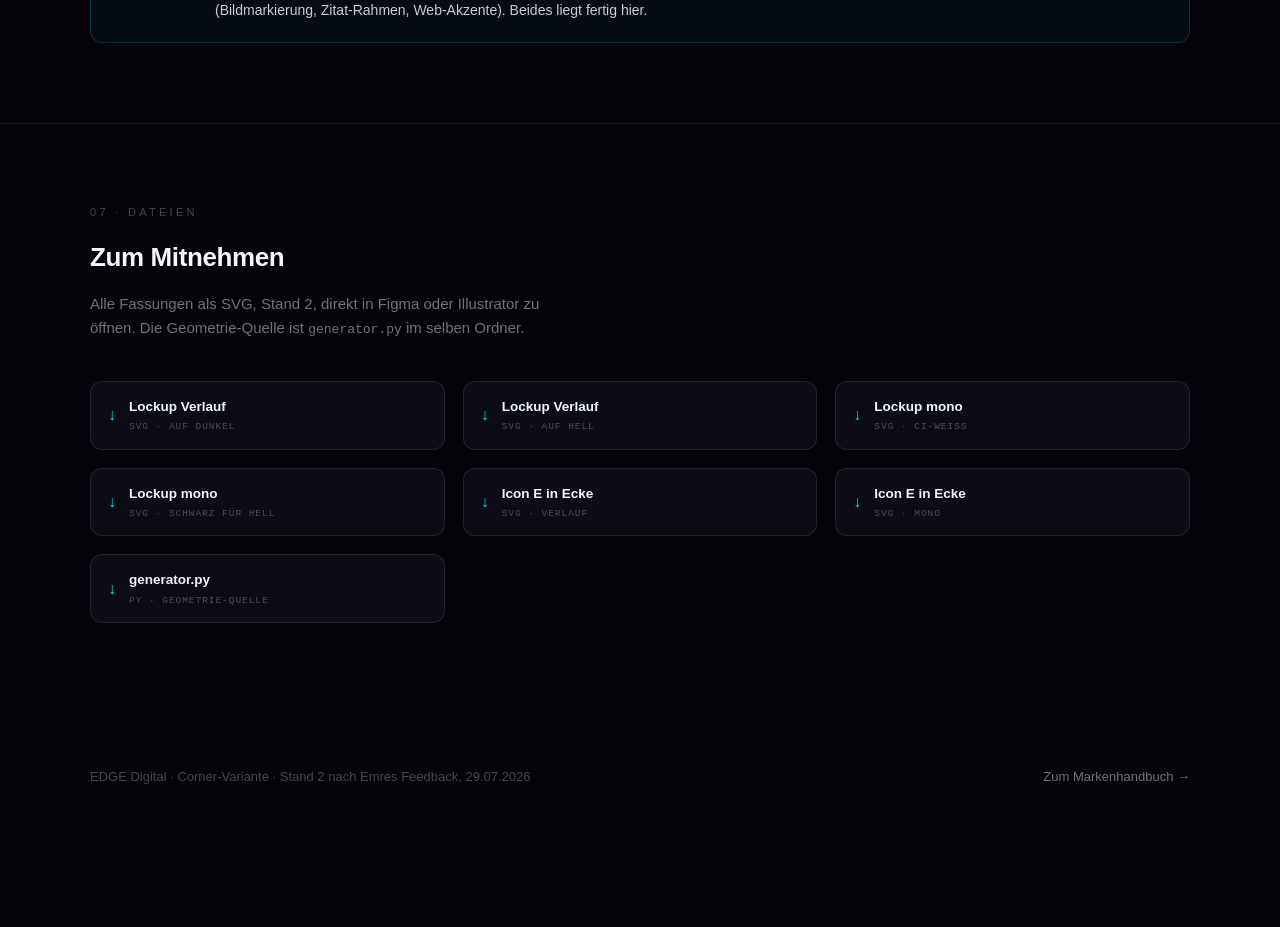
==== commit a2ac5aad: "feat: corner v2 with Emre's feedback Typeface rebuilt from his reference, measured pixel by pixel: w" ====
--- a/corner/index.html
+++ b/corner/index.html
@@ -9,7 +9,7 @@
     --bg:#030309; --panel:#08080F; --panel2:#0C0C16;
     --line:rgba(255,255,255,.09); --line2:rgba(255,255,255,.16);
     --fg:#F4F6FF; --dim:rgba(244,246,255,.46); --dim2:rgba(244,246,255,.28);
-    --cy:#00E2E2; --bl:#009FF4; --pu:#C15DE6;
+    --cy:#00E2E2; --bl:#009FF4; --pu:#C15DE6; --rot:#FF6B6B;
   }
   *{box-sizing:border-box;margin:0;padding:0}
   html{-webkit-font-smoothing:antialiased}
@@ -56,7 +56,7 @@
   th,td{text-align:left;padding:13px 16px;border-bottom:1px solid var(--line);vertical-align:top}
   th{font-size:11px;letter-spacing:.2em;text-transform:uppercase;color:var(--dim2);font-weight:400}
   td.k{color:var(--dim);width:210px}
-  td.v{font-family:ui-monospace,Menlo,monospace;font-size:13px;color:var(--cy);width:110px}
+  td.v{font-family:ui-monospace,Menlo,monospace;font-size:13px;color:var(--cy);width:130px}
 
   .note{display:flex;gap:14px;align-items:flex-start;background:rgba(0,226,226,.045);
     border:1px solid rgba(0,226,226,.18);border-radius:12px;padding:20px 22px;margin-top:24px;
@@ -64,6 +64,8 @@
   .note b{color:var(--cy);font-weight:600}
   .note .k{color:var(--cy);flex:0 0 auto;font-size:11px;letter-spacing:.2em;
     text-transform:uppercase;padding-top:3px;min-width:88px}
+  .note.neu{background:rgba(255,107,107,.05);border-color:rgba(255,107,107,.22)}
+  .note.neu .k,.note.neu b{color:var(--rot)}
 
   .pick{border-color:rgba(0,226,226,.32)}
   .badge{font-size:10px;letter-spacing:.2em;text-transform:uppercase;color:var(--cy);
@@ -86,18 +88,43 @@
 </head>
 <body>
 
-<!-- Geometrie: identisches Raster wie die Hauptmarke.
-     Versalhoehe 160, Buchstabenbreite 200, Strichstaerke 18, Ecke 30. -->
+<!-- ===================== GEOMETRIE, STAND 2 =====================
+  Emre-Schnitt, aus seiner Referenz vermessen (Faktor 1,882 auf Versal 160):
+  E 220 breit mit Stamm unten links und 85%-Mittelbalken, D 252 und G 254
+  elliptisch gerundet, Sperrung 35. Ecke als Flaeche: Strich 30, H-Schenkel
+  300 mittig auf der Wortkante, Abstand oben 80, bis Grundlinie, Schraegschnitt.
+================================================================ -->
 <svg width="0" height="0" style="position:absolute" aria-hidden="true"><defs>
-  <g id="E"><rect x="0" y="0" width="200" height="18"/><rect x="0" y="71" width="88" height="18"/><rect x="0" y="142" width="200" height="18"/></g>
-  <g id="Em"><rect x="0" y="0" width="200" height="18"/><rect x="112" y="71" width="88" height="18"/><rect x="0" y="142" width="200" height="18"/></g>
-  <g id="D"><path d="M0 9 H120 A71 71 0 0 1 120 151 H0" fill="none" stroke="currentColor" stroke-width="18"/></g>
-  <g id="G"><path d="M200 9 H80 A71 71 0 0 0 80 151 H200" fill="none" stroke="currentColor" stroke-width="18"/><rect x="126" y="71" width="74" height="18"/><rect x="182" y="71" width="18" height="89"/></g>
-  <g id="wort"><use href="#E"/><g transform="translate(270,0)"><use href="#D"/></g><g transform="translate(516,0)"><use href="#G"/></g><g transform="translate(786,0)"><use href="#Em"/></g></g>
-  <path id="ecke" d="M876 -69 H1031 V80" fill="none" stroke-width="30" stroke-linejoin="round"/>
-  <linearGradient id="kante" gradientUnits="userSpaceOnUse" x1="876" y1="-69" x2="1031" y2="80">
-    <stop offset="0" stop-color="#00E2E2"/><stop offset=".5" stop-color="#009FF4"/><stop offset="1" stop-color="#C15DE6"/>
+  <g id="E">
+    <rect x="0" y="0" width="220" height="18"/>
+    <rect x="0" y="71" width="18" height="89"/>
+    <rect x="0" y="71" width="187" height="18"/>
+    <rect x="0" y="142" width="220" height="18"/>
+  </g>
+  <g id="D"><path d="M0 9 H205 A38 71 0 0 1 205 151 H0" fill="none" stroke="currentColor" stroke-width="18"/></g>
+  <g id="G">
+    <path d="M245 9 H49 A38 71 0 0 0 49 151 H254" fill="none" stroke="currentColor" stroke-width="18"/>
+    <rect x="149" y="71" width="105" height="18"/>
+    <rect x="236" y="71" width="18" height="89"/>
+  </g>
+  <g id="wort">
+    <use href="#E"/>
+    <g transform="translate(255,0)"><use href="#D"/></g>
+    <g transform="translate(542,0)"><use href="#G"/></g>
+    <g transform="translate(831,0)"><use href="#E"/></g>
+  </g>
+  <!-- Ecke: Mitte des Schenkels bei x=1051 (Wortkante), R aussen 22, innen 6 -->
+  <path id="ecke" d="M901 -110 H1179 A22 22 0 0 1 1201 -88 V176 L1171 160 V-74 A6 6 0 0 0 1165 -80 H901 Z"/>
+  <linearGradient id="kante" gradientUnits="userSpaceOnUse" x1="901" y1="-110" x2="1201" y2="160">
+    <stop offset="0" stop-color="#00E2E2"/><stop offset=".38" stop-color="#009FF4"/>
+    <stop offset=".68" stop-color="#C15DE6"/><stop offset="1" stop-color="#FF6B6B"/>
   </linearGradient>
+  <!-- Fold unveraendert, nur fuer den Vergleich -->
+  <g id="fold">
+    <path d="M0 30 H60 L120 0 V18 L60 48 H0 Z"/>
+    <rect x="0" y="86" width="40" height="18"/>
+    <path d="M0 142 H60 L120 112 V130 L60 160 H0 Z"/>
+  </g>
 </defs></svg>
 
 <header>
@@ -106,12 +133,12 @@
       <a class="pille" href="../../edge-tools/">← EDGE Tools</a>
       <a class="pille" href="../">Markenhandbuch</a>
     </div>
-    <div class="kicker">EDGE Digital · CI-Exploration · Corner</div>
-    <h1>Deine Ecke,<br><em>zu Ende konstruiert.</em></h1>
+    <div class="kicker">EDGE Digital · CI-Exploration · Corner · Stand 2</div>
+    <h1>Deine Ecke,<br><em>mit deinem Feedback.</em></h1>
     <p class="lead">
-      Die Skizze mit dem Rahmen-Eck über dem Wortende, ausgearbeitet im selben Raster
-      wie die ganze Marke. Nichts daran ist mehr Augenmaß: Jede Zahl kommt aus dem
-      System, und deshalb passt die Ecke zu allem, was EDGE sonst noch baut.
+      Version 2 vom 29.07.: Schrift jetzt komplett nach deiner Vorlage vermessen,
+      die E-Mittelstriche laufen durch, und der Verlauf endet unten in Rot.
+      Alles weiterhin auf dem 160er-Raster der Marke konstruiert.
     </p>
   </div>
 </header>
@@ -119,62 +146,125 @@
 <!-- ============ 01 · VORHER / NACHHER ============ -->
 <section>
   <div class="wrap">
-    <div class="snum">01 · Ausgangspunkt</div>
-    <h2>Von der Skizze zur Konstruktion</h2>
-    <p class="sub">
-      Links deine Vorlage, rechts die konstruierte Fassung. Was sich geändert hat:
-      Die Ecke sitzt jetzt auf festen Rasterwerten, und das Magenta ist dem
-      CI-Purple gewichen, damit die Marke überall aus denselben drei Farben besteht.
+    <div class="snum">01 · Abgleich</div>
+    <h2>Deine Vorlage, die Konstruktion daneben</h2>
+    <p class="sub">
+      Links deine Referenz, rechts der neue Stand. Die Schrift ist jetzt dein Schnitt:
+      breiter, enger gesperrt, die E's mit Stamm unten links und durchgezogenem
+      Mittelstrich, D und G weich elliptisch. Nur das Pink am Ende des Verlaufs
+      ist dem EDGE-Rot gewichen.
     </p>
     <div class="grid g2">
       <div class="card">
         <div class="cardhd"><span class="tag">Referenz</span><span class="name">Deine Skizze</span></div>
         <div class="stage hell" style="padding:30px"><img src="referenz.png" alt="Emres Skizze" style="max-width:420px;width:100%"></div>
-        <div class="desc">Ecke frei platziert, Verlauf Cyan über Lila nach Magenta.</div>
+        <div class="desc">Verlauf endet in Pink, Ecke mit Schrägschnitt unten.</div>
       </div>
       <div class="card pick">
-        <div class="cardhd"><span class="tag">Konstruiert</span><span class="name">EDGE Corner</span><span class="badge">Raster</span></div>
-        <div class="stage" style="padding:44px 30px">
-          <svg viewBox="0 -105 1052 292" width="100%" style="max-width:460px">
+        <div class="cardhd"><span class="tag">Stand 2</span><span class="name">EDGE Corner</span><span class="badge">Nach Feedback</span></div>
+        <div class="stage" style="padding:40px 30px">
+          <svg viewBox="-6 -116 1213 298" width="100%" style="max-width:460px">
             <g fill="#F4F6FF" color="#F4F6FF"><use href="#wort"/></g>
-            <use href="#ecke" stroke="url(#kante)"/>
-          </svg>
-        </div>
-        <div class="desc">Gleiche Idee, aber jede Position und jede Stärke aus dem Raster der Wortmarke abgeleitet.</div>
-      </div>
-    </div>
-  </div>
-</section>
-
-<!-- ============ 02 · KONSTRUKTION ============ -->
-<section>
-  <div class="wrap">
-    <div class="snum">02 · Konstruktion</div>
-    <h2>Warum die Ecke kein Fremdkörper ist</h2>
-    <p class="sub">
-      Vier Regeln binden die Ecke ans Wort. Wer sie kennt, kann die Marke in jeder
-      Software exakt reproduzieren.
+            <use href="#ecke" fill="url(#kante)"/>
+          </svg>
+        </div>
+        <div class="desc">Dein Schnitt, vermessen und ins Raster übersetzt. Verlauf bis Rot, Schrägschnitt übernommen.</div>
+      </div>
+    </div>
+
+    <div class="note neu">
+      <div class="k">Eingebaut</div>
+      <div>
+        Dein Feedback von 14:23: <b>Schrift nach deiner Vorlage übernommen</b> (das G,
+        die Rundungen, die Proportionen), <b>E-Mittelstriche durchgezogen statt halb</b>,
+        <b>Verlauf endet unten in Rot</b>. Rot heißt hier #FF6B6B, das Rot aus der
+        EDGE-Palette. Falls du ein härteres Rot meinst, ist das ein Ein-Wert-Wechsel.
+      </div>
+    </div>
+  </div>
+</section>
+
+<!-- ============ 02 · SCHRIFT ============ -->
+<section>
+  <div class="wrap">
+    <div class="snum">02 · Der Schnitt</div>
+    <h2>Was deinen Schnitt ausmacht</h2>
+    <p class="sub">
+      Ich habe deine Vorlage pixelgenau vermessen und auf die Versalhöhe 160 der
+      Marke normalisiert. Das sind die vier Merkmale, die den Charakter tragen.
+    </p>
+    <div class="grid g2">
+      <div class="card">
+        <h3>E: oben frei, unten verwurzelt</h3>
+        <p class="desc" style="margin-bottom:18px">
+          Der obere Balken schwebt frei. Mittel- und Unterbalken wachsen aus einem
+          Stamm unten links. Der Mittelstrich läuft auf 85 Prozent der Breite durch,
+          gemessen an deiner Vorlage, nicht mehr der halbe Stummel.
+        </p>
+        <div class="stage" style="min-height:190px">
+          <svg viewBox="-10 -10 240 180" width="150" fill="#F4F6FF"><use href="#E"/></svg>
+        </div>
+      </div>
+      <div class="card">
+        <h3>D und G: weiche Ellipsen</h3>
+        <p class="desc" style="margin-bottom:18px">
+          Beide runden elliptisch statt kreisrund, dadurch wirken sie gestreckter
+          und ruhiger. Das G trägt einen langen Sporn bis zur Außenkante, und seine
+          obere Gerade endet eine halbe Strichstärke früher, genau wie bei dir.
+        </p>
+        <div class="stage" style="min-height:190px">
+          <svg viewBox="-10 -10 580 180" width="330">
+            <g color="#F4F6FF" fill="#F4F6FF"><use href="#D"/></g>
+            <g transform="translate(300,0)" color="#F4F6FF" fill="#F4F6FF"><use href="#G"/></g>
+          </svg>
+        </div>
+      </div>
+    </div>
+
+    <div class="card" style="margin-top:18px">
+      <table>
+        <tr><th>Merkmal</th><th>Wert</th><th>Gemessen an deiner Vorlage</th></tr>
+        <tr><td class="k">Strichstärke</td><td class="v">18</td>
+          <td>Dein Schnitt liegt bei 10 zu 85 Versal, das ist exakt die 18 der Hauptmarke. Beide Schriften teilen sich damit dieselbe Leiter.</td></tr>
+        <tr><td class="k">E-Breite</td><td class="v">220</td>
+          <td>Deine Buchstaben sind breiter als die der Hauptmarke (200). Übernommen.</td></tr>
+        <tr><td class="k">Mittelbalken E</td><td class="v">85 %</td>
+          <td>Durchgezogen bis kurz vor die Kante. Die restlichen 15 Prozent halten das E lesbar, sonst wären es drei gleiche Striche.</td></tr>
+        <tr><td class="k">Sperrung</td><td class="v">35</td>
+          <td>Halb so weit wie die Hauptmarke (70). Dein Wortbild ist dichter, kompakter, logohafter.</td></tr>
+        <tr><td class="k">D- und G-Rundung</td><td class="v">Rx 38 · Ry 71</td>
+          <td>Elliptisch. Wortbreite gesamt 1051, deine Vorlage gemessen 1052. Näher geht es nicht.</td></tr>
+      </table>
+    </div>
+  </div>
+</section>
+
+<!-- ============ 03 · ECKE ============ -->
+<section>
+  <div class="wrap">
+    <div class="snum">03 · Die Ecke</div>
+    <h2>Balanciert auf der Kante des Wortes</h2>
+    <p class="sub">
+      Beim Vermessen kam etwas Schönes heraus: In deiner Skizze liegt die Mitte des
+      oberen Schenkels fast exakt über dem Ende des Wortes. Das ist jetzt die Regel.
+      Die Ecke balanciert auf der Wortkante, halb drüber, halb draußen.
     </p>
 
     <div class="card" style="margin-bottom:18px">
       <div class="stage" style="padding:60px 40px">
-        <svg viewBox="-40 -145 1160 350" width="100%" style="max-width:760px">
-          <!-- Masslinien -->
+        <svg viewBox="-40 -190 1330 420" width="100%" style="max-width:780px">
           <g stroke="#00E2E2" stroke-width="1.5" opacity=".8">
-            <line x1="986" y1="-12" x2="986" y2="-54"/>
-            <line x1="1016" y1="-54" x2="986" y2="-54"/>
-            <line x1="0" y1="80" x2="1010" y2="80" stroke-dasharray="4 8" opacity=".5"/>
+            <line x1="901" y1="-152" x2="1201" y2="-152"/>
+            <line x1="901" y1="-160" x2="901" y2="-144"/>
+            <line x1="1201" y1="-160" x2="1201" y2="-144"/>
+            <line x1="1051" y1="-140" x2="1051" y2="185" stroke-dasharray="4 8" opacity=".55"/>
+            <line x1="1215" y1="-80" x2="1215" y2="0"/>
           </g>
-          <text x="962" y="-30" fill="#00E2E2" font-size="17" font-family="ui-monospace,Menlo,monospace" text-anchor="end">54</text>
-          <text x="-14" y="86" fill="#00E2E2" font-size="17" font-family="ui-monospace,Menlo,monospace" text-anchor="end">Mitte</text>
-          <text x="953" y="-120" fill="#00E2E2" font-size="17" font-family="ui-monospace,Menlo,monospace" text-anchor="end">200</text>
-          <g stroke="#00E2E2" stroke-width="1.5" opacity=".8">
-            <line x1="876" y1="-104" x2="1046" y2="-104"/>
-            <line x1="876" y1="-110" x2="876" y2="-98"/>
-            <line x1="1046" y1="-110" x2="1046" y2="-98"/>
-          </g>
+          <text x="1051" y="-170" fill="#00E2E2" font-size="17" font-family="ui-monospace,Menlo,monospace" text-anchor="middle">300 · Mitte = Wortkante</text>
+          <text x="1229" y="-34" fill="#00E2E2" font-size="17" font-family="ui-monospace,Menlo,monospace">80</text>
+          <text x="1229" y="176" fill="#00E2E2" font-size="17" font-family="ui-monospace,Menlo,monospace">Schräg-<tspan x="1229" dy="20">schnitt</tspan></text>
           <g fill="#F4F6FF" color="#F4F6FF"><use href="#wort"/></g>
-          <use href="#ecke" stroke="#F4F6FF"/>
+          <use href="#ecke" fill="#F4F6FF"/>
         </svg>
       </div>
     </div>
@@ -183,124 +273,80 @@
       <table>
         <tr><th>Regel</th><th>Wert</th><th>Bedeutung</th></tr>
         <tr><td class="k">Strichstärke</td><td class="v">30</td>
-          <td>Die Marke hat eine Leiter: 11 (Light), 18 (Wortmarke), 30 (Ecke). Jeder Schritt ist das 1,64-fache. Deine Skizze hatte genau dieses Verhältnis, gemessen 1,7.</td></tr>
-        <tr><td class="k">Horizontaler Schenkel</td><td class="v">200</td>
-          <td>Exakt eine Buchstabenbreite. Die Ecke ist der Umriss eines gedachten fünften Zeichens.</td></tr>
-        <tr><td class="k">Vertikaler Schenkel</td><td class="v">bis 80</td>
-          <td>Endet auf der Mittelachse des Wortes, auf Höhe der Mittelbalken. Dadurch verzahnt sich die Ecke mit dem E daneben, statt frei zu schweben.</td></tr>
-        <tr><td class="k">Abstand zum Wort</td><td class="v">54</td>
-          <td>Die Schutzzone der Marke, ein Drittel der Versalhöhe. Die Ecke hält die Regel selbst ein, die sie bewacht.</td></tr>
-        <tr><td class="k">Außenecke</td><td class="v">rund</td>
-          <td>Verbindet die beiden Formsprachen der Wortmarke: die Bögen von D und G, die flachen Balken der E's.</td></tr>
+          <td>Die Leiter der Marke: 11, 18, 30, jeder Schritt das 1,64-fache. Deine Skizze lag gemessen bei 1,7.</td></tr>
+        <tr><td class="k">Position</td><td class="v">Mitte = 1051</td>
+          <td>Die Mitte des oberen Schenkels liegt exakt auf der rechten Wortkante. Halb rahmt sie das Wort, halb zeigt sie hinaus.</td></tr>
+        <tr><td class="k">Schenkel oben</td><td class="v">300</td>
+          <td>Zehnfache Strichstärke. In deiner Skizze gemessen 292.</td></tr>
+        <tr><td class="k">Abstand zum Wort</td><td class="v">80</td>
+          <td>Eine halbe Versalhöhe Luft zwischen Wort und Ecke, gemessen 83.</td></tr>
+        <tr><td class="k">Schenkel rechts</td><td class="v">bis 160</td>
+          <td>Läuft bis zur Grundlinie des Wortes, nicht mehr nur bis zur Mitte. Wie bei dir.</td></tr>
+        <tr><td class="k">Schrägschnitt</td><td class="v">16</td>
+          <td>Das untere Ende ist angeschnitten, außen läuft es 16 tiefer aus. Die Kante endet selbst mit einer Kante. Direkt aus deiner Skizze übernommen.</td></tr>
+        <tr><td class="k">Radien</td><td class="v">22 außen · 6 innen</td>
+          <td>Außen weich genug fürs Auge, innen fast scharf. Vorher war die Ecke als runder Strich gebaut, das war zu weich.</td></tr>
       </table>
     </div>
-  </div>
-</section>
-
-<!-- ============ 03 · VARIANTEN ============ -->
-<section>
-  <div class="wrap">
-    <div class="snum">03 · Varianten</div>
+
+    <div class="note">
+      <div class="k">Verlauf</div>
+      <div>
+        Vier Stationen um die Ecke: <b style="color:#00E2E2">Cyan</b> →
+        <b style="color:#009FF4">Blau</b> → <b style="color:#C15DE6">Purple</b> →
+        <b style="color:#FF6B6B">Rot</b>. Alle vier sind dokumentierte EDGE-Farben,
+        das Rot ist der Status-Ton aus dem Farbsystem. Der Verlauf bleibt exklusiv
+        auf der Ecke, die Schrift ist immer einfarbig.
+      </div>
+    </div>
+  </div>
+</section>
+
+<!-- ============ 04 · VARIANTEN ============ -->
+<section>
+  <div class="wrap">
+    <div class="snum">04 · Varianten</div>
     <h2>Monochrom trägt, der Verlauf glänzt</h2>
     <p class="sub">
-      Beide Fassungen sind gebaut. Monochrom ist die Arbeitsversion für Briefbogen,
-      Rechnung, Prägung und alles Kleine. Der Verlauf ist die Bühnenversion für
-      Website, Deck-Titel und Social.
+      Monochrom für Briefbogen, Rechnung, Prägung und alles Kleine.
+      Der Verlauf für Website, Deck-Titel und Social.
     </p>
     <div class="grid g2">
       <div class="card">
         <div class="cardhd"><span class="tag">V1</span><span class="name">Monochrom auf Dunkel</span></div>
         <div class="stage">
-          <svg viewBox="0 -105 1052 292" width="100%" style="max-width:430px">
+          <svg viewBox="-6 -116 1213 298" width="100%" style="max-width:430px">
             <g fill="#F4F6FF" color="#F4F6FF"><use href="#wort"/></g>
-            <use href="#ecke" stroke="#F4F6FF"/>
+            <use href="#ecke" fill="#F4F6FF"/>
           </svg>
         </div>
       </div>
       <div class="card">
         <div class="cardhd"><span class="tag">V2</span><span class="name">Monochrom auf Hell</span></div>
         <div class="stage hell">
-          <svg viewBox="0 -105 1052 292" width="100%" style="max-width:430px">
+          <svg viewBox="-6 -116 1213 298" width="100%" style="max-width:430px">
             <g fill="#030309" color="#030309"><use href="#wort"/></g>
-            <use href="#ecke" stroke="#030309"/>
+            <use href="#ecke" fill="#030309"/>
           </svg>
         </div>
       </div>
       <div class="card pick">
         <div class="cardhd"><span class="tag">V3</span><span class="name">Verlauf auf Dunkel</span><span class="badge">Bühne</span></div>
         <div class="stage">
-          <svg viewBox="0 -105 1052 292" width="100%" style="max-width:430px">
+          <svg viewBox="-6 -116 1213 298" width="100%" style="max-width:430px">
             <g fill="#F4F6FF" color="#F4F6FF"><use href="#wort"/></g>
-            <use href="#ecke" stroke="url(#kante)"/>
-          </svg>
-        </div>
-        <div class="desc">Cyan läuft über Blau nach Purple, hell nach dunkel um die Ecke, wie in deiner Skizze. Nur eben aus den drei EDGE-Farben.</div>
+            <use href="#ecke" fill="url(#kante)"/>
+          </svg>
+        </div>
       </div>
       <div class="card">
         <div class="cardhd"><span class="tag">V4</span><span class="name">Verlauf auf Hell</span></div>
         <div class="stage hell">
-          <svg viewBox="0 -105 1052 292" width="100%" style="max-width:430px">
+          <svg viewBox="-6 -116 1213 298" width="100%" style="max-width:430px">
             <g fill="#030309" color="#030309"><use href="#wort"/></g>
-            <use href="#ecke" stroke="url(#kante)"/>
-          </svg>
-        </div>
-        <div class="desc">Funktioniert, weil der Verlauf nur auf der Ecke liegt. Die Schrift bleibt immer einfarbig.</div>
-      </div>
-    </div>
-
-    <div class="note">
-      <div class="k">Farbregel</div>
-      <div>
-        In der EDGE-CI gilt bisher: kein Verlauf im Logo. Wenn diese Linie gewinnt, wird
-        die Regel präzisiert statt gebrochen: <b>Der Verlauf darf ausschließlich auf der
-        Ecke liegen, nie auf den Buchstaben.</b> Damit bleibt die Wortmarke druckbar,
-        prägbar und einfarbig reproduzierbar, und die Ecke ist der eine Ort, an dem die
-        Marke leuchtet, wie sonst der Lichtpunkt auf der Achse.
-      </div>
-    </div>
-  </div>
-</section>
-
-<!-- ============ 04 · GRÖSSE ============ -->
-<section>
-  <div class="wrap">
-    <div class="snum">04 · Die Größenfrage</div>
-    <h2>"Wie groß, klein, weit das Ding ist, kann man ja reden"</h2>
-    <p class="sub">
-      Dein Satz, hier ist die Antwort zum Anschauen. Dreimal dieselbe Ecke, nur die
-      Schenkellängen ändern sich. Die Strichstärke bleibt konstant bei 30, sonst
-      kippt das Verhältnis zur Schrift.
-    </p>
-    <div class="grid g3">
-      <div class="card">
-        <div class="cardhd"><span class="tag">Dezent</span><span class="name">Schenkel 140 · bis Oberkante</span></div>
-        <div class="stage" style="min-height:150px">
-          <svg viewBox="0 -105 1052 292" width="100%" style="max-width:330px">
-            <g fill="#F4F6FF" color="#F4F6FF"><use href="#wort"/></g>
-            <path d="M936 -69 H1031 V10" fill="none" stroke="#F4F6FF" stroke-width="30" stroke-linejoin="round"/>
-          </svg>
-        </div>
-        <div class="desc">Zurückhaltend, fast ein Satzzeichen. Verliert die Rahmen-Wirkung.</div>
-      </div>
-      <div class="card pick">
-        <div class="cardhd"><span class="tag">Standard</span><span class="name">Schenkel 200</span><span class="badge">Empfehlung</span></div>
-        <div class="stage" style="min-height:150px">
-          <svg viewBox="0 -105 1052 292" width="100%" style="max-width:330px">
-            <g fill="#F4F6FF" color="#F4F6FF"><use href="#wort"/></g>
-            <use href="#ecke" stroke="#F4F6FF"/>
-          </svg>
-        </div>
-        <div class="desc">Eine Buchstabenbreite, bis zur Wortmitte. Rahmt, ohne zu erdrücken.</div>
-      </div>
-      <div class="card">
-        <div class="cardhd"><span class="tag">Präsent</span><span class="name">Schenkel 260 · bis Grundlinie</span></div>
-        <div class="stage" style="min-height:150px">
-          <svg viewBox="0 -105 1052 292" width="100%" style="max-width:330px">
-            <g fill="#F4F6FF" color="#F4F6FF"><use href="#wort"/></g>
-            <path d="M816 -69 H1031 V160" fill="none" stroke="#F4F6FF" stroke-width="30" stroke-linejoin="round"/>
-          </svg>
-        </div>
-        <div class="desc">Fasst das ganze E ein. Stark auf Postern, im Kleinen zu schwer.</div>
+            <use href="#ecke" fill="url(#kante)"/>
+          </svg>
+        </div>
       </div>
     </div>
   </div>
@@ -310,50 +356,49 @@
 <section>
   <div class="wrap">
     <div class="snum">05 · Icon</div>
-    <h2>Die Ecke allein wäre austauschbar, mit dem E ist sie EDGE</h2>
-    <p class="sub">
-      Eck-Klammern benutzen viele. Deshalb trägt das Icon das letzte E der Wortmarke
-      in derselben Ecke, mit exakt den Lockup-Regeln: Abstand 54, Schenkel 200,
-      Ende auf der Mittelachse.
+    <h2>Das E in deiner Ecke</h2>
+    <p class="sub">
+      Eck-Klammern allein benutzen viele, erst das E macht sie zu EDGE.
+      Gleiche Regeln wie im Lockup: Schenkelmitte auf der Buchstabenkante,
+      Abstand 80, bis zur Grundlinie mit Schrägschnitt.
     </p>
     <div class="grid g3">
       <div class="card">
         <div class="cardhd"><span class="tag">I1</span><span class="name">Monochrom</span></div>
         <div class="stage" style="min-height:210px">
-          <svg viewBox="-14 -98 312 286" width="150">
+          <svg viewBox="-14 -124 428 328" width="170">
             <g fill="#F4F6FF"><use href="#E"/></g>
-            <path d="M84 -69 H269 V80" fill="none" stroke="#F4F6FF" stroke-width="30" stroke-linejoin="round"/>
+            <path d="M70 -110 H348 A22 22 0 0 1 370 -88 V176 L340 160 V-74 A6 6 0 0 0 334 -80 H70 Z" fill="#F4F6FF"/>
           </svg>
         </div>
         <div class="zeile">
           <span class="lbl">44 px</span>
-          <svg viewBox="-14 -98 312 286" width="44"><g fill="#F4F6FF"><use href="#E"/></g><path d="M84 -69 H269 V80" fill="none" stroke="#F4F6FF" stroke-width="30" stroke-linejoin="round"/></svg>
+          <svg viewBox="-14 -124 428 328" width="44"><g fill="#F4F6FF"><use href="#E"/></g><path d="M70 -110 H348 A22 22 0 0 1 370 -88 V176 L340 160 V-74 A6 6 0 0 0 334 -80 H70 Z" fill="#F4F6FF"/></svg>
           <span class="lbl">24 px</span>
-          <svg viewBox="-14 -98 312 286" width="24"><g fill="#F4F6FF"><use href="#E"/></g><path d="M84 -69 H269 V80" fill="none" stroke="#F4F6FF" stroke-width="30" stroke-linejoin="round"/></svg>
+          <svg viewBox="-14 -124 428 328" width="24"><g fill="#F4F6FF"><use href="#E"/></g><path d="M70 -110 H348 A22 22 0 0 1 370 -88 V176 L340 160 V-74 A6 6 0 0 0 334 -80 H70 Z" fill="#F4F6FF"/></svg>
         </div>
       </div>
       <div class="card">
         <div class="cardhd"><span class="tag">I2</span><span class="name">Verlauf</span></div>
         <div class="stage" style="min-height:210px">
-          <svg viewBox="-14 -98 312 286" width="150">
-            <defs><linearGradient id="ikante" gradientUnits="userSpaceOnUse" x1="84" y1="-69" x2="269" y2="80">
-              <stop offset="0" stop-color="#00E2E2"/><stop offset=".5" stop-color="#009FF4"/><stop offset="1" stop-color="#C15DE6"/>
+          <svg viewBox="-14 -124 428 328" width="170">
+            <defs><linearGradient id="ikante" gradientUnits="userSpaceOnUse" x1="70" y1="-110" x2="370" y2="160">
+              <stop offset="0" stop-color="#00E2E2"/><stop offset=".38" stop-color="#009FF4"/>
+              <stop offset=".68" stop-color="#C15DE6"/><stop offset="1" stop-color="#FF6B6B"/>
             </linearGradient></defs>
             <g fill="#F4F6FF"><use href="#E"/></g>
-            <path d="M84 -69 H269 V80" fill="none" stroke="url(#ikante)" stroke-width="30" stroke-linejoin="round"/>
-          </svg>
-        </div>
-        <div class="zeile">
-          <span class="lbl">App-Icon-tauglich ab 48 px</span>
-        </div>
+            <path d="M70 -110 H348 A22 22 0 0 1 370 -88 V176 L340 160 V-74 A6 6 0 0 0 334 -80 H70 Z" fill="url(#ikante)"/>
+          </svg>
+        </div>
+        <div class="zeile"><span class="lbl">App-Icon-tauglich ab 48 px</span></div>
       </div>
       <div class="card">
         <div class="cardhd"><span class="tag">Ehrlich</span><span class="name">Die Grenze</span></div>
         <div class="desc" style="margin-top:2px">
-          Unter etwa 24 Pixeln werden die 18er-Balken des E zu fein, das kennt auch die
-          Hauptmarke. Für Favicon-Größen bräuchte diese Linie eine kräftige Fassung mit
-          dickeren E-Balken, so wie Fold eine hat. Machbar, aber noch nicht gebaut,
-          das lohnt erst nach der Grundsatzentscheidung.
+          Unter etwa 24 Pixeln werden die 18er-Balken des E zu fein, das kennt auch
+          die Hauptmarke. Für Favicon-Größen bräuchte diese Linie eine kräftige
+          Fassung mit dickeren Balken. Machbar, aber erst nach der
+          Grundsatzentscheidung sinnvoll.
         </div>
       </div>
     </div>
@@ -366,50 +411,44 @@
     <div class="snum">06 · Einordnung</div>
     <h2>Corner neben Fold</h2>
     <p class="sub">
-      Beide kommen aus demselben Raster und derselben Idee, sie erzählen die Kante
-      nur anders. Das ist eine Geschmacks- und Positionierungsfrage, keine Qualitätsfrage.
+      Fold bleibt erstmal das Zeichen der Hauptmarke, so der Stand. Beide kommen
+      aus demselben Raster, sie erzählen die Kante nur anders.
     </p>
     <div class="grid g2">
       <div class="card">
         <div class="cardhd"><span class="tag">Corner</span><span class="name">Die Kante rahmt</span></div>
         <div class="stage" style="min-height:150px">
-          <svg viewBox="0 -105 1052 292" width="100%" style="max-width:400px">
+          <svg viewBox="-6 -116 1213 298" width="100%" style="max-width:400px">
             <g fill="#F4F6FF" color="#F4F6FF"><use href="#wort"/></g>
-            <use href="#ecke" stroke="url(#kante)"/>
+            <use href="#ecke" fill="url(#kante)"/>
           </svg>
         </div>
         <div class="desc">
           Erzählt Präzision und Auswahl: Die Ecke markiert, was zählt, wie eine
-          Schnittmarke. Wirkt sofort, braucht keine Erklärung, verträgt Farbe.
-          Risiko: Klammer-Motive nutzen viele, die Eigenständigkeit kommt hier aus
-          Raster und E-Icon, nicht aus der Ecke selbst.
+          Schnittmarke. Wirkt sofort, verträgt Farbe, und der Schrägschnitt gibt
+          ihr eine eigene Handschrift.
         </div>
       </div>
       <div class="card">
         <div class="cardhd"><span class="tag">Fold</span><span class="name">Die Kante ist der Buchstabe</span></div>
         <div class="stage" style="min-height:150px">
           <svg viewBox="0 0 120 160" width="72">
-            <g fill="#F4F6FF">
-              <path d="M0 30 H60 L120 0 V18 L60 48 H0 Z"/>
-              <rect x="0" y="86" width="40" height="18"/>
-              <path d="M0 142 H60 L120 112 V130 L60 160 H0 Z"/>
-            </g>
+            <g fill="#F4F6FF"><use href="#fold"/></g>
           </svg>
         </div>
         <div class="desc">
           Erzählt Identität: Das E selbst ist an der Kante gefaltet, Symbol und
-          Buchstabe sind dasselbe Objekt. Eigenständiger und als Alleinzeichen
-          stärker, dafür leiser und erklärungsbedürftiger als ein Rahmen.
+          Buchstabe sind dasselbe Objekt. Eigenständiger als Alleinzeichen,
+          dafür leiser.
         </div>
       </div>
     </div>
     <div class="note">
-      <div class="k">Mein Stand</div>
+      <div class="k">Stand</div>
       <div>
-        Es muss auch keine Entweder-oder-Entscheidung sein: <b>Fold als Zeichen der Marke,
-        die Ecke als Foto- und Layout-Element</b> (Bildmarkierung, Zitat-Rahmen, Web-Akzente)
-        wäre die Kombination, bei der beide Ideen ihren Platz behalten. Wenn die Ecke ins
-        Logo soll, liegt hier alles fertig.
+        <b>Fold bleibt erstmal.</b> Corner ist ausgearbeitet und einsatzbereit, falls
+        ihr sie zieht, oder sie wird das Foto- und Layout-Element neben Fold
+        (Bildmarkierung, Zitat-Rahmen, Web-Akzente). Beides liegt fertig hier.
       </div>
     </div>
   </div>
@@ -421,7 +460,7 @@
     <div class="snum">07 · Dateien</div>
     <h2>Zum Mitnehmen</h2>
     <p class="sub">
-      Alle Fassungen als SVG, direkt in Figma oder Illustrator zu öffnen.
+      Alle Fassungen als SVG, Stand 2, direkt in Figma oder Illustrator zu öffnen.
       Die Geometrie-Quelle ist <span style="font-family:ui-monospace,Menlo,monospace;font-size:13px">generator.py</span> im selben Ordner.
     </p>
     <div class="grid g3">
@@ -445,7 +484,7 @@
 
 <footer>
   <div class="wrap" style="display:flex;justify-content:space-between;gap:20px;flex-wrap:wrap">
-    <span>EDGE Digital · Corner-Variante für Emre · konstruiert auf dem Raster der Hauptmarke, 29.07.2026</span>
+    <span>EDGE Digital · Corner-Variante · Stand 2 nach Emres Feedback, 29.07.2026</span>
     <a href="../" style="color:var(--dim);text-decoration:none">Zum Markenhandbuch →</a>
   </div>
 </footer>
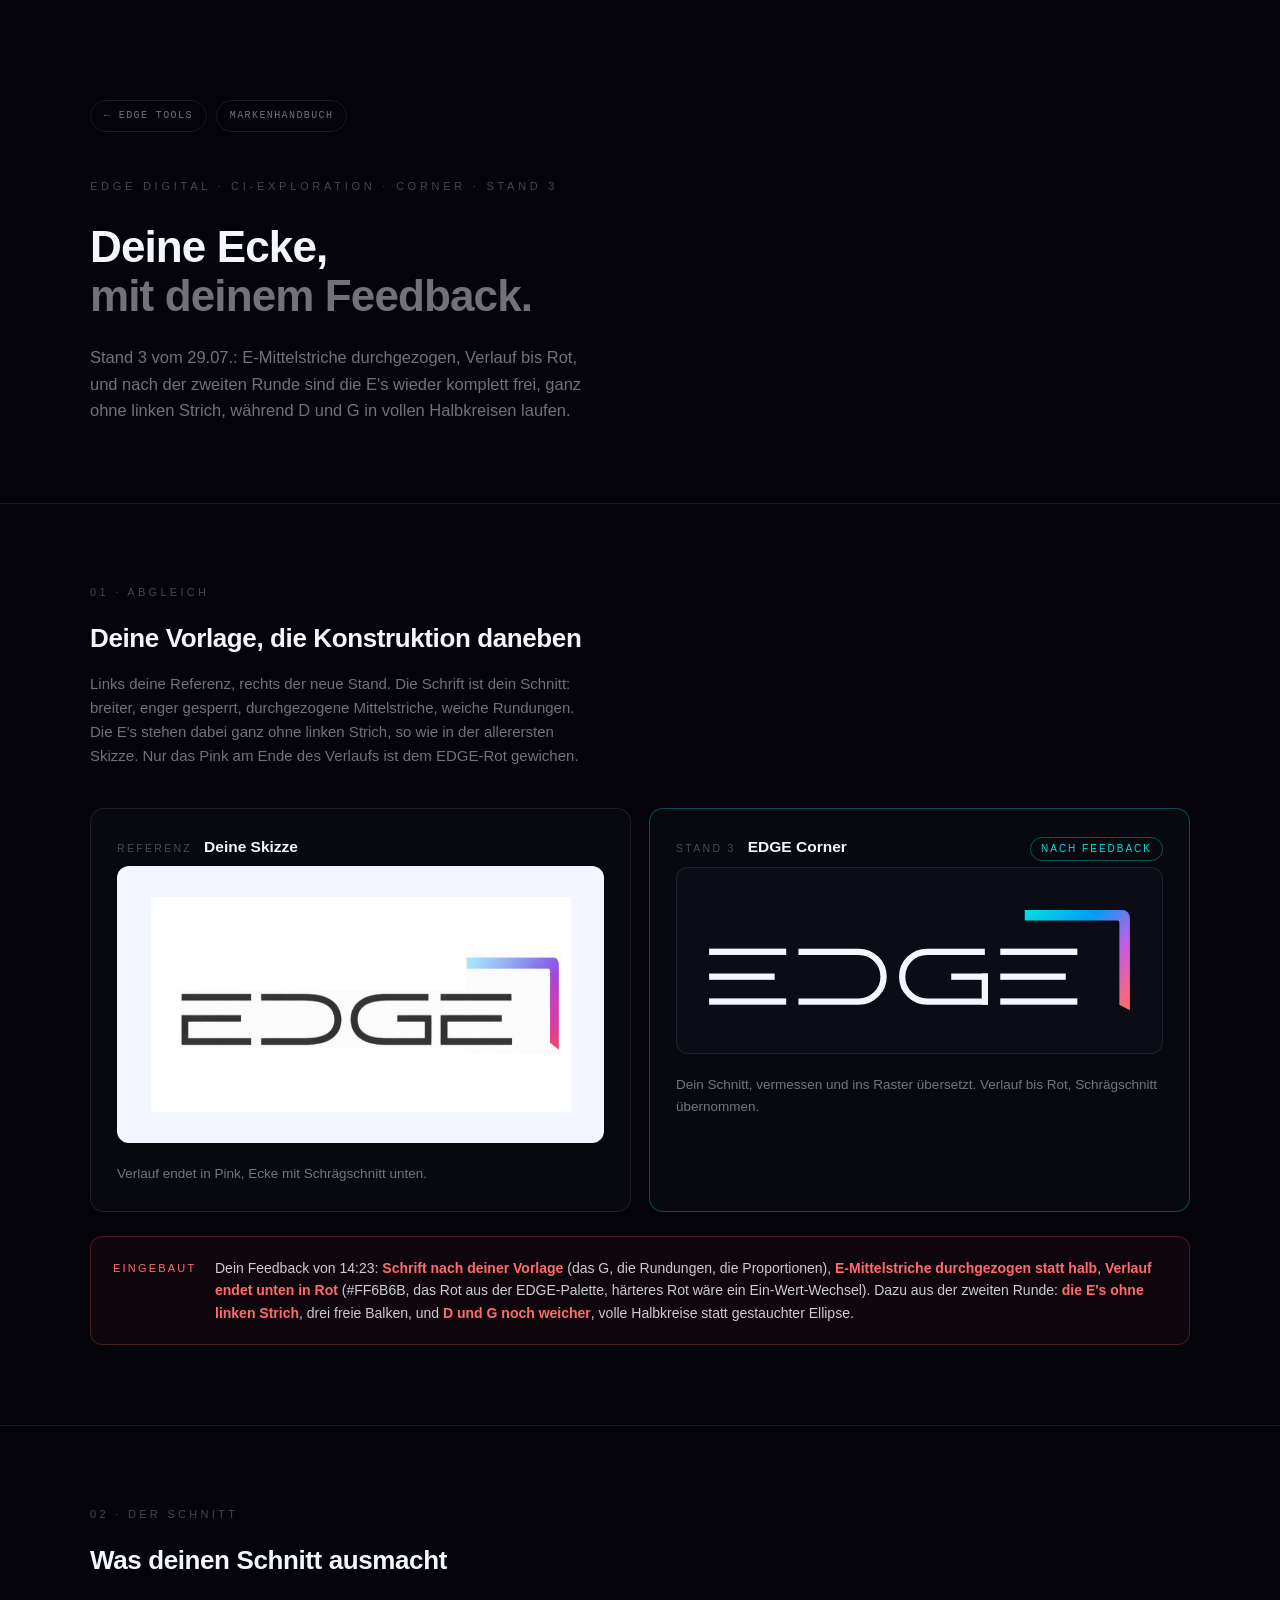
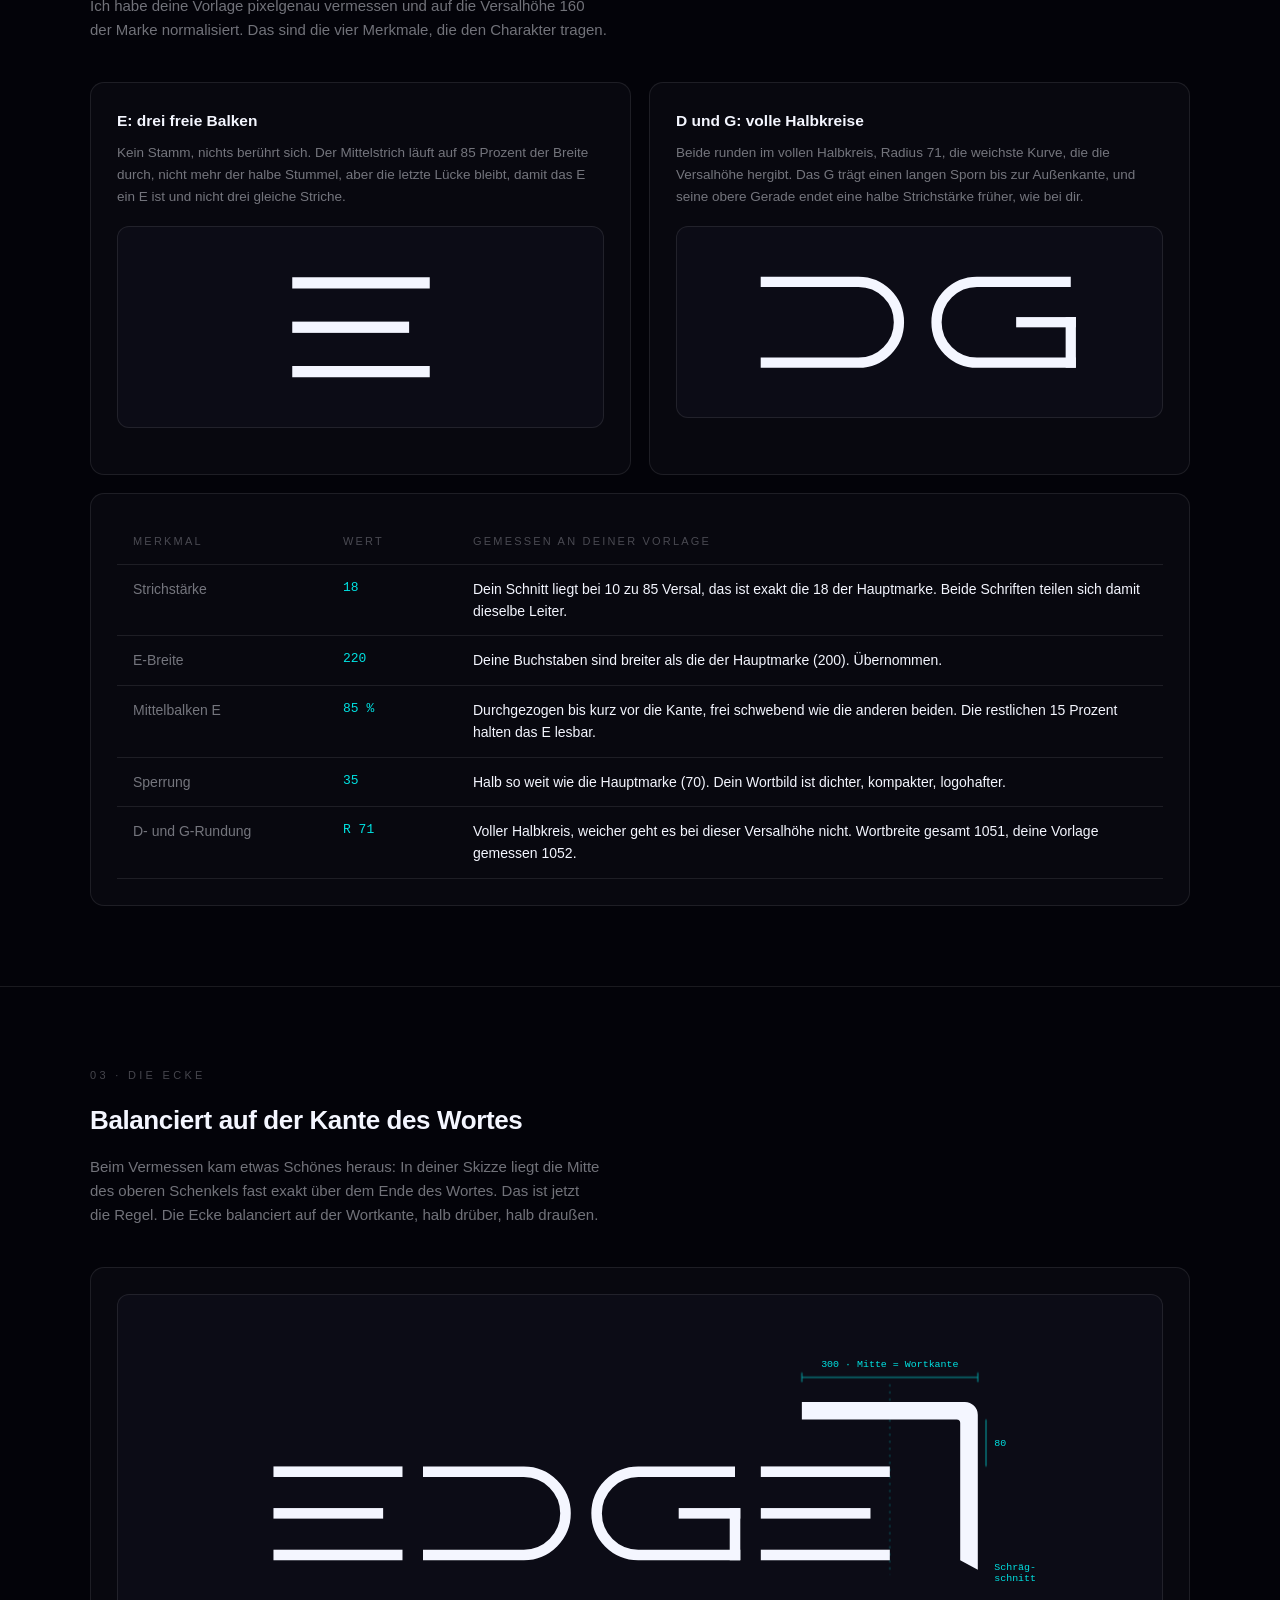
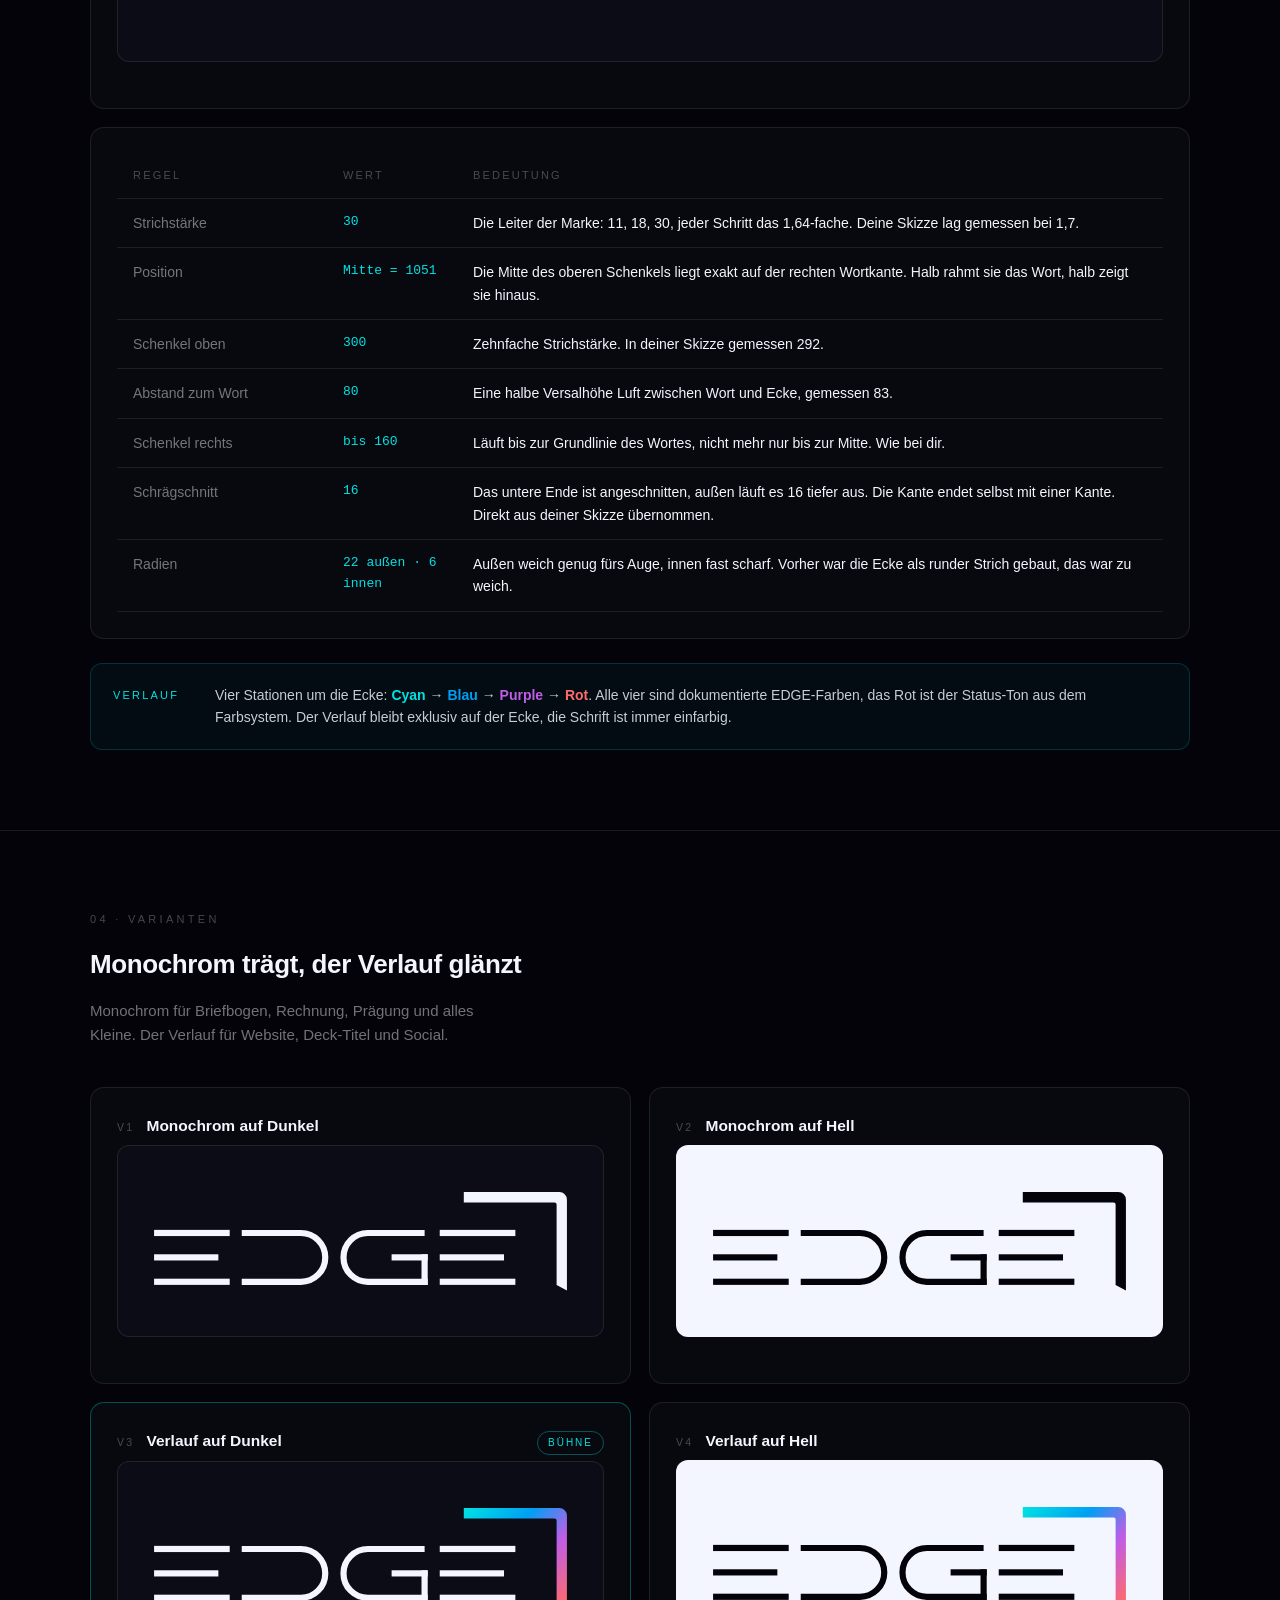
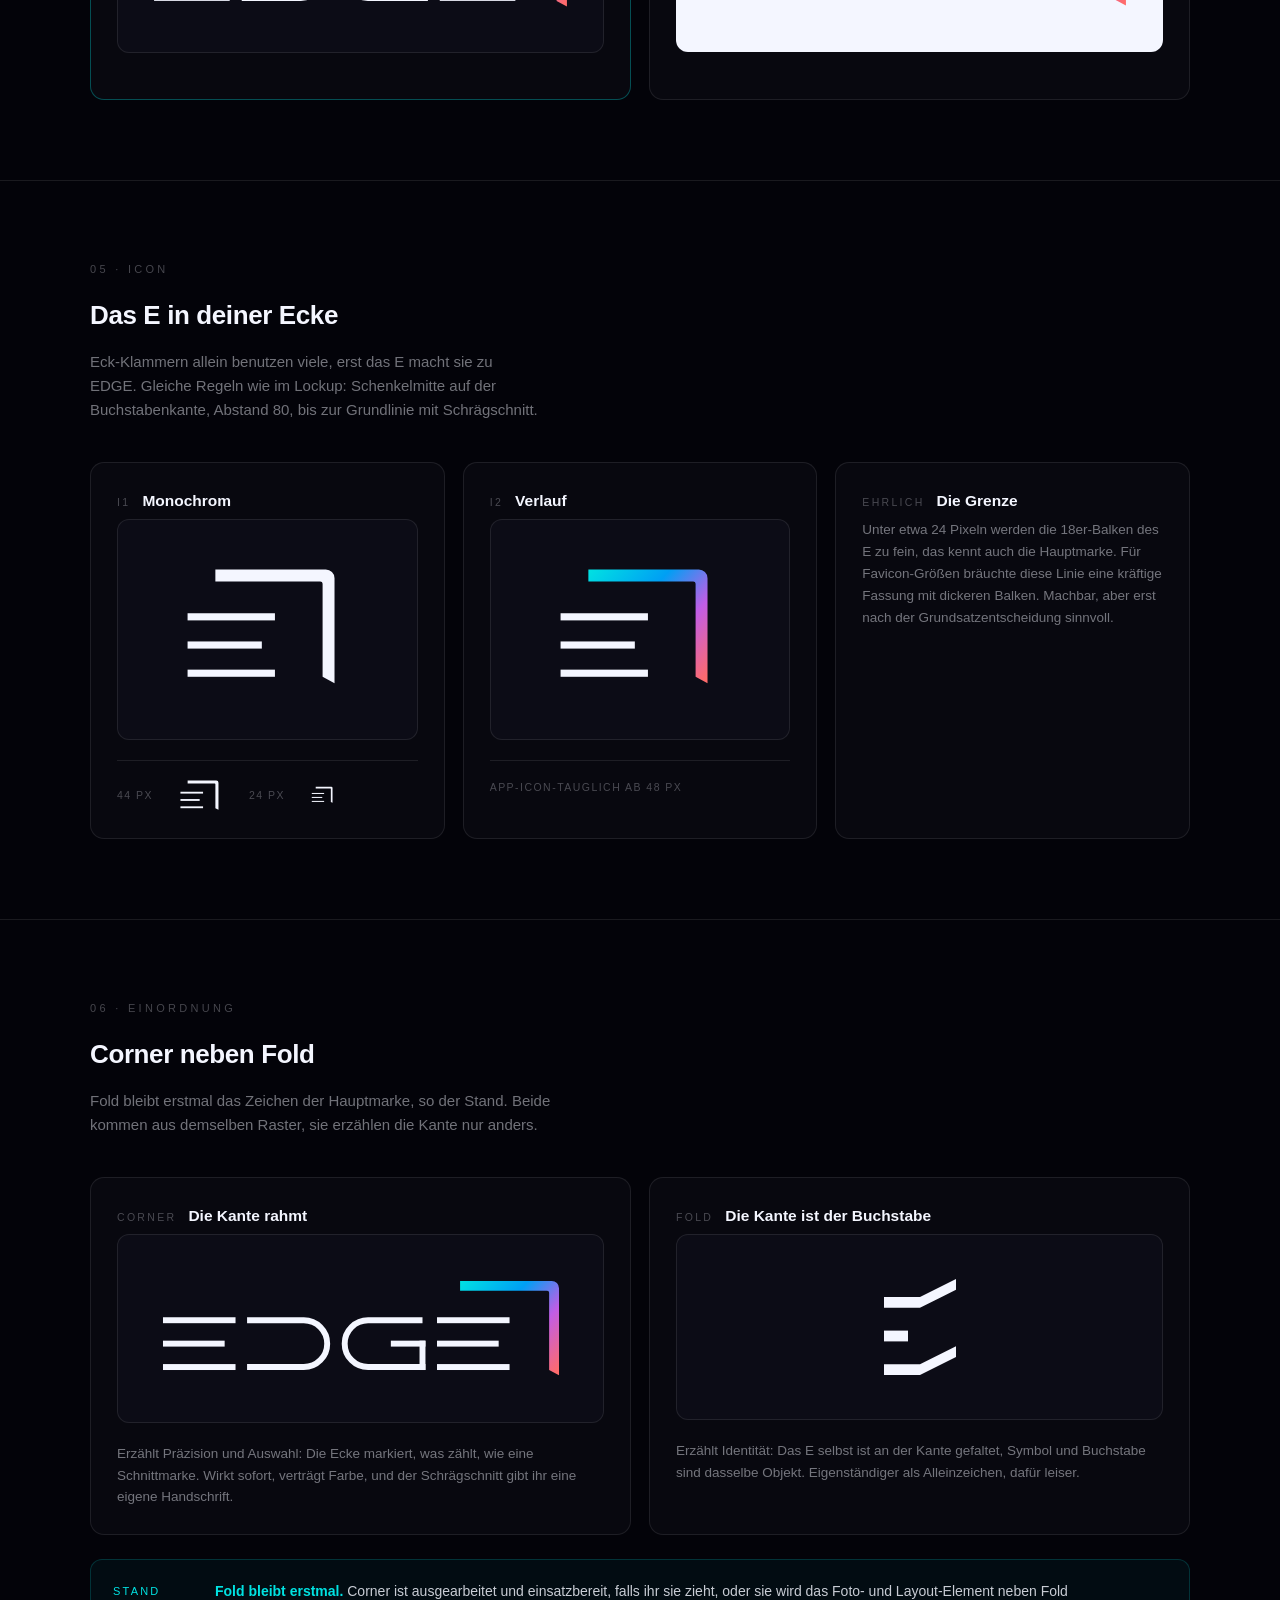
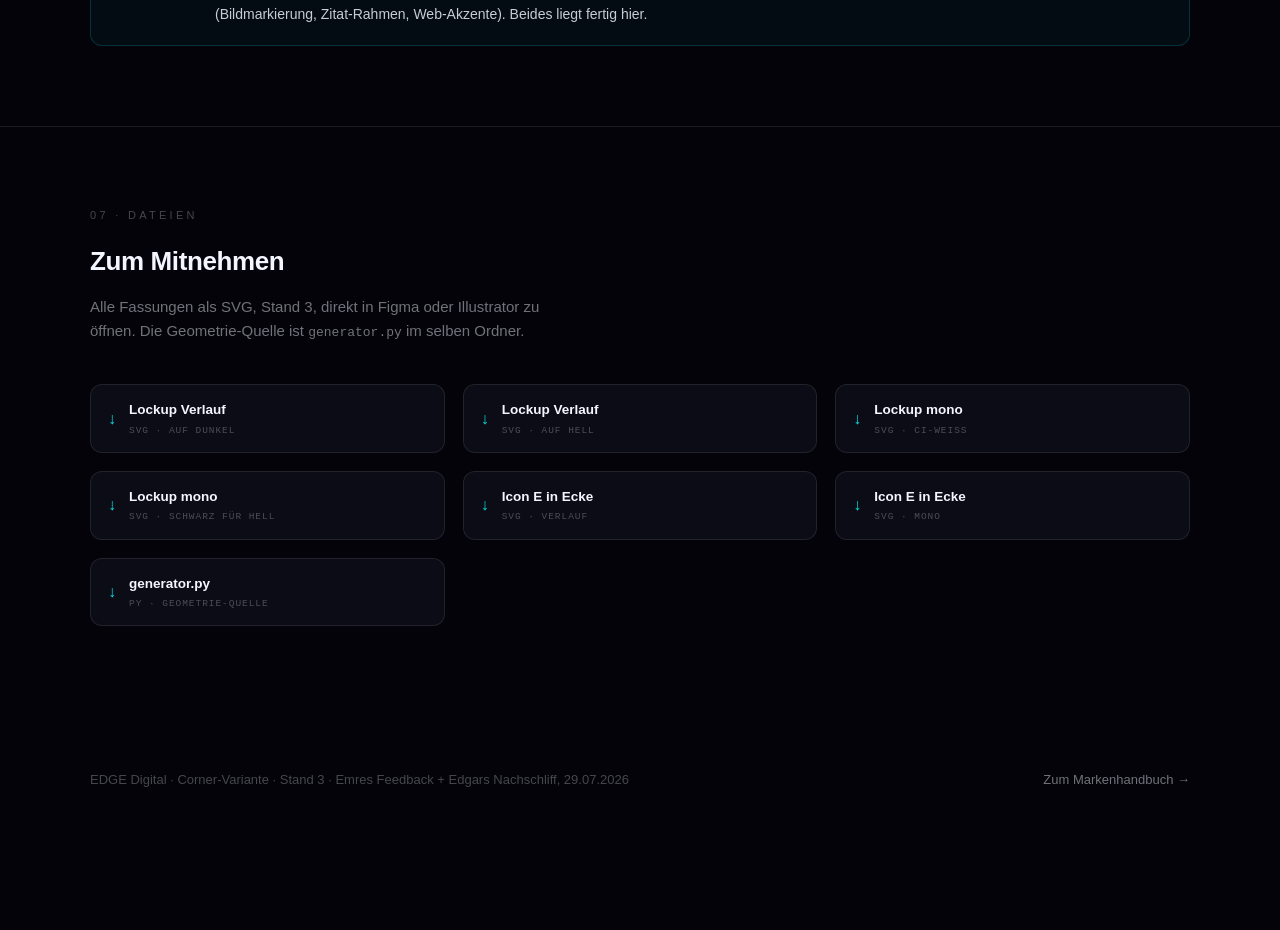
==== commit 9a60d390: "feat: corner v3, stemless E bars and full half circles Second review round: E goes back to three fre" ====
--- a/corner/index.html
+++ b/corner/index.html
@@ -88,22 +88,21 @@
 </head>
 <body>
 
-<!-- ===================== GEOMETRIE, STAND 2 =====================
+<!-- ===================== GEOMETRIE, STAND 3 =====================
   Emre-Schnitt, aus seiner Referenz vermessen (Faktor 1,882 auf Versal 160):
-  E 220 breit mit Stamm unten links und 85%-Mittelbalken, D 252 und G 254
-  elliptisch gerundet, Sperrung 35. Ecke als Flaeche: Strich 30, H-Schenkel
+  E 220 breit, drei freie Balken mit 85%-Mittelstrich, D 252 und G 254
+  im vollen Halbkreis (R 71), Sperrung 35. Ecke als Flaeche: Strich 30, H-Schenkel
   300 mittig auf der Wortkante, Abstand oben 80, bis Grundlinie, Schraegschnitt.
 ================================================================ -->
 <svg width="0" height="0" style="position:absolute" aria-hidden="true"><defs>
   <g id="E">
     <rect x="0" y="0" width="220" height="18"/>
-    <rect x="0" y="71" width="18" height="89"/>
     <rect x="0" y="71" width="187" height="18"/>
     <rect x="0" y="142" width="220" height="18"/>
   </g>
-  <g id="D"><path d="M0 9 H205 A38 71 0 0 1 205 151 H0" fill="none" stroke="currentColor" stroke-width="18"/></g>
+  <g id="D"><path d="M0 9 H172 A71 71 0 0 1 172 151 H0" fill="none" stroke="currentColor" stroke-width="18"/></g>
   <g id="G">
-    <path d="M245 9 H49 A38 71 0 0 0 49 151 H254" fill="none" stroke="currentColor" stroke-width="18"/>
+    <path d="M245 9 H80 A71 71 0 0 0 80 151 H254" fill="none" stroke="currentColor" stroke-width="18"/>
     <rect x="149" y="71" width="105" height="18"/>
     <rect x="236" y="71" width="18" height="89"/>
   </g>
@@ -133,12 +132,12 @@
       <a class="pille" href="../../edge-tools/">← EDGE Tools</a>
       <a class="pille" href="../">Markenhandbuch</a>
     </div>
-    <div class="kicker">EDGE Digital · CI-Exploration · Corner · Stand 2</div>
+    <div class="kicker">EDGE Digital · CI-Exploration · Corner · Stand 3</div>
     <h1>Deine Ecke,<br><em>mit deinem Feedback.</em></h1>
     <p class="lead">
-      Version 2 vom 29.07.: Schrift jetzt komplett nach deiner Vorlage vermessen,
-      die E-Mittelstriche laufen durch, und der Verlauf endet unten in Rot.
-      Alles weiterhin auf dem 160er-Raster der Marke konstruiert.
+      Stand 3 vom 29.07.: E-Mittelstriche durchgezogen, Verlauf bis Rot,
+      und nach der zweiten Runde sind die E's wieder komplett frei, ganz
+      ohne linken Strich, während D und G in vollen Halbkreisen laufen.
     </p>
   </div>
 </header>
@@ -149,10 +148,10 @@
     <div class="snum">01 · Abgleich</div>
     <h2>Deine Vorlage, die Konstruktion daneben</h2>
     <p class="sub">
-      Links deine Referenz, rechts der neue Stand. Die Schrift ist jetzt dein Schnitt:
-      breiter, enger gesperrt, die E's mit Stamm unten links und durchgezogenem
-      Mittelstrich, D und G weich elliptisch. Nur das Pink am Ende des Verlaufs
-      ist dem EDGE-Rot gewichen.
+      Links deine Referenz, rechts der neue Stand. Die Schrift ist dein Schnitt:
+      breiter, enger gesperrt, durchgezogene Mittelstriche, weiche Rundungen.
+      Die E's stehen dabei ganz ohne linken Strich, so wie in der allerersten
+      Skizze. Nur das Pink am Ende des Verlaufs ist dem EDGE-Rot gewichen.
     </p>
     <div class="grid g2">
       <div class="card">
@@ -161,7 +160,7 @@
         <div class="desc">Verlauf endet in Pink, Ecke mit Schrägschnitt unten.</div>
       </div>
       <div class="card pick">
-        <div class="cardhd"><span class="tag">Stand 2</span><span class="name">EDGE Corner</span><span class="badge">Nach Feedback</span></div>
+        <div class="cardhd"><span class="tag">Stand 3</span><span class="name">EDGE Corner</span><span class="badge">Nach Feedback</span></div>
         <div class="stage" style="padding:40px 30px">
           <svg viewBox="-6 -116 1213 298" width="100%" style="max-width:460px">
             <g fill="#F4F6FF" color="#F4F6FF"><use href="#wort"/></g>
@@ -175,10 +174,12 @@
     <div class="note neu">
       <div class="k">Eingebaut</div>
       <div>
-        Dein Feedback von 14:23: <b>Schrift nach deiner Vorlage übernommen</b> (das G,
-        die Rundungen, die Proportionen), <b>E-Mittelstriche durchgezogen statt halb</b>,
-        <b>Verlauf endet unten in Rot</b>. Rot heißt hier #FF6B6B, das Rot aus der
-        EDGE-Palette. Falls du ein härteres Rot meinst, ist das ein Ein-Wert-Wechsel.
+        Dein Feedback von 14:23: <b>Schrift nach deiner Vorlage</b> (das G, die
+        Rundungen, die Proportionen), <b>E-Mittelstriche durchgezogen statt halb</b>,
+        <b>Verlauf endet unten in Rot</b> (#FF6B6B, das Rot aus der EDGE-Palette,
+        härteres Rot wäre ein Ein-Wert-Wechsel). Dazu aus der zweiten Runde:
+        <b>die E's ohne linken Strich</b>, drei freie Balken, und <b>D und G noch
+        weicher</b>, volle Halbkreise statt gestauchter Ellipse.
       </div>
     </div>
   </div>
@@ -195,22 +196,22 @@
     </p>
     <div class="grid g2">
       <div class="card">
-        <h3>E: oben frei, unten verwurzelt</h3>
+        <h3>E: drei freie Balken</h3>
         <p class="desc" style="margin-bottom:18px">
-          Der obere Balken schwebt frei. Mittel- und Unterbalken wachsen aus einem
-          Stamm unten links. Der Mittelstrich läuft auf 85 Prozent der Breite durch,
-          gemessen an deiner Vorlage, nicht mehr der halbe Stummel.
+          Kein Stamm, nichts berührt sich. Der Mittelstrich läuft auf 85 Prozent
+          der Breite durch, nicht mehr der halbe Stummel, aber die letzte Lücke
+          bleibt, damit das E ein E ist und nicht drei gleiche Striche.
         </p>
         <div class="stage" style="min-height:190px">
           <svg viewBox="-10 -10 240 180" width="150" fill="#F4F6FF"><use href="#E"/></svg>
         </div>
       </div>
       <div class="card">
-        <h3>D und G: weiche Ellipsen</h3>
+        <h3>D und G: volle Halbkreise</h3>
         <p class="desc" style="margin-bottom:18px">
-          Beide runden elliptisch statt kreisrund, dadurch wirken sie gestreckter
-          und ruhiger. Das G trägt einen langen Sporn bis zur Außenkante, und seine
-          obere Gerade endet eine halbe Strichstärke früher, genau wie bei dir.
+          Beide runden im vollen Halbkreis, Radius 71, die weichste Kurve, die die
+          Versalhöhe hergibt. Das G trägt einen langen Sporn bis zur Außenkante,
+          und seine obere Gerade endet eine halbe Strichstärke früher, wie bei dir.
         </p>
         <div class="stage" style="min-height:190px">
           <svg viewBox="-10 -10 580 180" width="330">
@@ -229,11 +230,11 @@
         <tr><td class="k">E-Breite</td><td class="v">220</td>
           <td>Deine Buchstaben sind breiter als die der Hauptmarke (200). Übernommen.</td></tr>
         <tr><td class="k">Mittelbalken E</td><td class="v">85 %</td>
-          <td>Durchgezogen bis kurz vor die Kante. Die restlichen 15 Prozent halten das E lesbar, sonst wären es drei gleiche Striche.</td></tr>
+          <td>Durchgezogen bis kurz vor die Kante, frei schwebend wie die anderen beiden. Die restlichen 15 Prozent halten das E lesbar.</td></tr>
         <tr><td class="k">Sperrung</td><td class="v">35</td>
           <td>Halb so weit wie die Hauptmarke (70). Dein Wortbild ist dichter, kompakter, logohafter.</td></tr>
-        <tr><td class="k">D- und G-Rundung</td><td class="v">Rx 38 · Ry 71</td>
-          <td>Elliptisch. Wortbreite gesamt 1051, deine Vorlage gemessen 1052. Näher geht es nicht.</td></tr>
+        <tr><td class="k">D- und G-Rundung</td><td class="v">R 71</td>
+          <td>Voller Halbkreis, weicher geht es bei dieser Versalhöhe nicht. Wortbreite gesamt 1051, deine Vorlage gemessen 1052.</td></tr>
       </table>
     </div>
   </div>
@@ -460,7 +461,7 @@
     <div class="snum">07 · Dateien</div>
     <h2>Zum Mitnehmen</h2>
     <p class="sub">
-      Alle Fassungen als SVG, Stand 2, direkt in Figma oder Illustrator zu öffnen.
+      Alle Fassungen als SVG, Stand 3, direkt in Figma oder Illustrator zu öffnen.
       Die Geometrie-Quelle ist <span style="font-family:ui-monospace,Menlo,monospace;font-size:13px">generator.py</span> im selben Ordner.
     </p>
     <div class="grid g3">
@@ -484,7 +485,7 @@
 
 <footer>
   <div class="wrap" style="display:flex;justify-content:space-between;gap:20px;flex-wrap:wrap">
-    <span>EDGE Digital · Corner-Variante · Stand 2 nach Emres Feedback, 29.07.2026</span>
+    <span>EDGE Digital · Corner-Variante · Stand 3 · Emres Feedback + Edgars Nachschliff, 29.07.2026</span>
     <a href="../" style="color:var(--dim);text-decoration:none">Zum Markenhandbuch →</a>
   </div>
 </footer>
